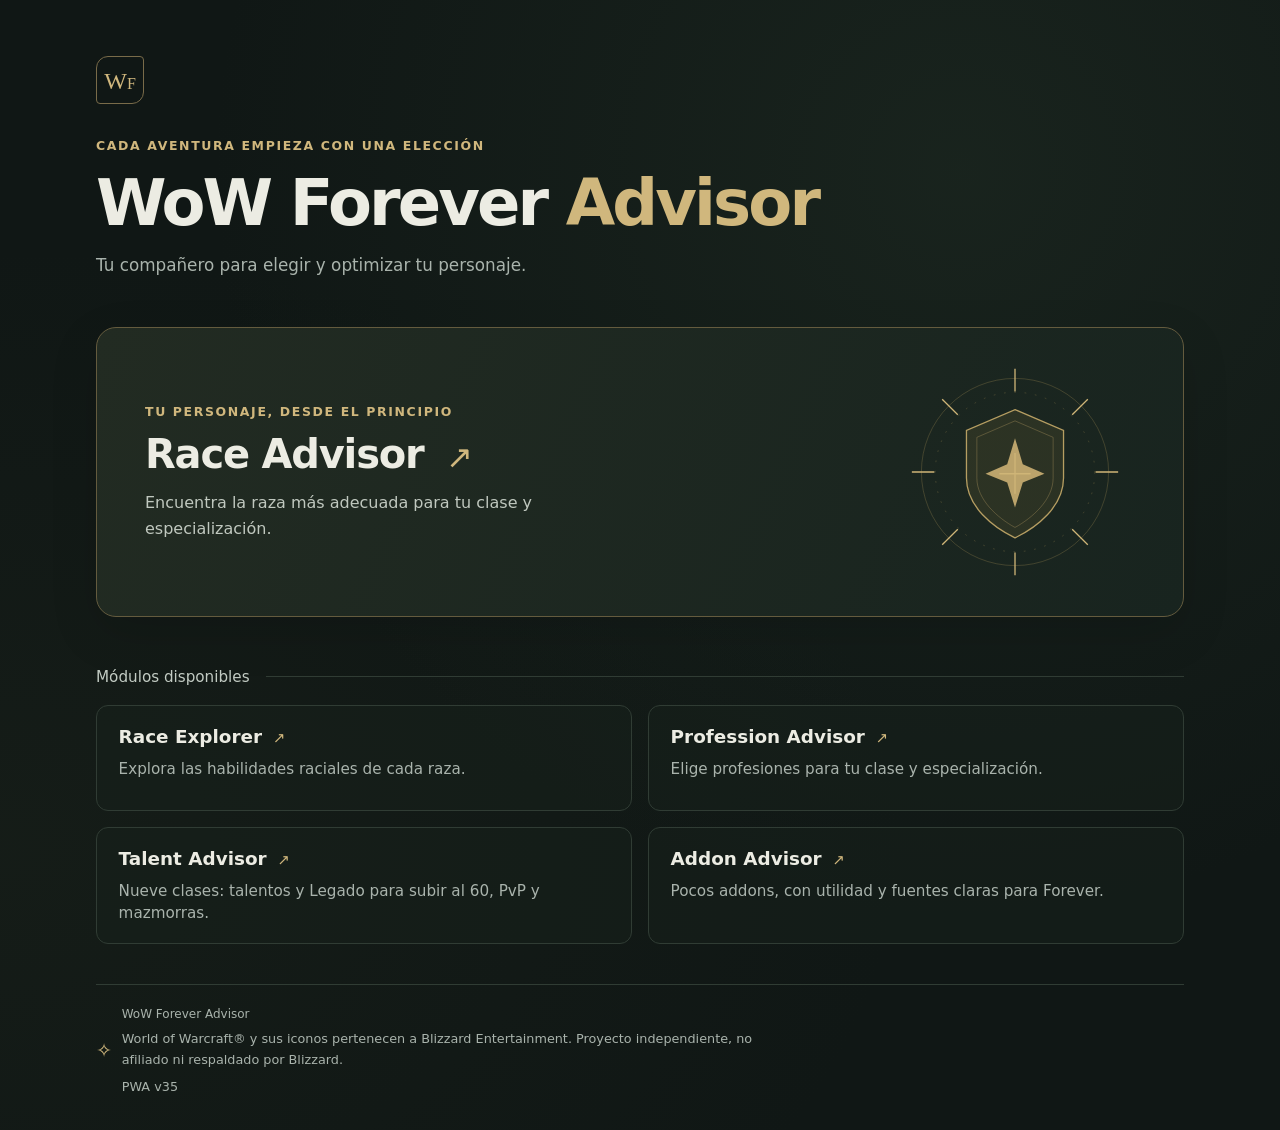
==== index.html @ f78d9691 "v36: jerarquía principal-alternativa, comparación y fichas de consulta" ====
<!doctype html>
<html lang="es">
  <head>
    <meta charset="utf-8">
    <meta name="viewport" content="width=device-width, initial-scale=1">
    <meta name="theme-color" content="#101715">
    <meta name="description" content="WoW Forever Advisor. Tu compañero para elegir y optimizar tu personaje.">
    <title>WoW Forever Advisor</title>
    <link rel="manifest" href="./manifest.webmanifest">
    <link rel="icon" type="image/png" sizes="192x192" href="./icons/icon-192.png">
    <link rel="apple-touch-icon" href="./icons/icon-192.png">
    <link rel="stylesheet" href="./styles.css">
    <script src="./icons/icon-map.js" defer></script>
    <script src="./addon-advisor.js" defer></script>
    <script src="./version.js" defer></script>
    <script src="./app.js" defer></script>
  </head>
  <body>
    <main class="page">
      <div id="home-view">
      <header class="intro">
        <span class="brand-mark" aria-hidden="true">W<span>F</span></span>
        <p class="eyebrow">Cada aventura empieza con una elección</p>
        <h1>WoW Forever <span>Advisor</span></h1>
        <p class="subtitle">Tu compañero para elegir y optimizar tu personaje.</p>
      </header>

      <a id="race-advisor" class="advisor-card" href="#race-advisor" aria-labelledby="race-title">
        <div class="advisor-content">
          <p class="eyebrow">Tu personaje, desde el principio</p>
          <h2 id="race-title">Race Advisor <span class="card-arrow" aria-hidden="true">↗</span></h2>
          <p class="description">Encuentra la raza más adecuada para tu clase y especialización.</p>
        </div>
        <div class="crest" aria-hidden="true">
          <svg viewBox="0 0 240 240" fill="none">
            <circle class="crest-ring" cx="120" cy="120" r="108"/>
            <circle class="crest-ring" cx="120" cy="120" r="92" stroke-dasharray="2 10"/>
            <path class="crest-rays" d="M120 1v26m0 186v26M1 120h26m186 0h26M36 36l18 18m132 132 18 18M36 204l18-18M186 54l18-18"/>
            <path class="crest-shield" d="m120 48 56 24v55c0 33-31 57-56 69-25-12-56-36-56-69V72z"/>
            <path class="crest-inner" d="m120 61 44 19v47c0 25-24 46-44 57-20-11-44-32-44-57V80z"/>
            <path class="crest-star" d="m120 81 9 30 25 11-25 10-9 29-9-29-25-10 25-11z"/>
            <path class="crest-rays" d="M120 98v47m-18-23h36"/>
          </svg>
        </div>
      </a>

      <section class="future" aria-labelledby="available-title">
        <div class="section-heading">
          <h2 id="available-title">Módulos disponibles</h2>
          <span class="heading-line" aria-hidden="true"></span>
        </div>
        <ul class="module-list available-modules">
          <li class="module-card">
            <a id="home-explore-racials" class="module-link" href="#raciales" aria-labelledby="home-module-01">
              <h3 id="home-module-01">Race Explorer <span class="card-arrow" aria-hidden="true">↗</span></h3>
              <p>Explora las habilidades raciales de cada raza.</p>
            </a>
          </li>
          <li class="module-card">
            <a id="profession-advisor" class="module-link" href="#profession-advisor" aria-labelledby="home-module-02">
              <h3 id="home-module-02">Profession Advisor <span class="card-arrow" aria-hidden="true">↗</span></h3>
              <p>Elige profesiones para tu clase y especialización.</p>
            </a>
          </li>
          <li class="module-card">
            <a id="talent-advisor" class="module-link" href="#talent-advisor" aria-labelledby="home-module-03">
              <h3 id="home-module-03">Talent Advisor <span class="card-arrow" aria-hidden="true">↗</span></h3>
              <p>Nueve clases: talentos y Legado para subir al 60, PvP y mazmorras.</p>
            </a>
          </li>
          <li class="module-card">
            <a id="addon-advisor" class="module-link" href="#addon-advisor" aria-labelledby="home-module-04">
              <h3 id="home-module-04">Addon Advisor <span class="card-arrow" aria-hidden="true">↗</span></h3>
              <p>Pocos addons, con utilidad y fuentes claras para Forever.</p>
            </a>
          </li>
        </ul>
      </section>

      </div>

      <section id="advisor-view" aria-labelledby="advisor-title" hidden>
        <a class="back-link" id="back-home" href="#inicio">← Volver al inicio</a>
        <header class="selector-intro">
          <h1 id="advisor-title" tabindex="-1">Race Advisor</h1>
          <p class="subtitle">Elige facción, clase y especialización para consultar tu ficha.</p>
          <a class="button-link" id="explore-racials" href="#raciales">Abrir Race Explorer →</a>
        </header>

        <form id="advisor-form" class="selector-card" aria-label="Selección de personaje" aria-busy="true">
          <div class="selector-fields">
            <div>
              <fieldset id="faction" class="option-group" data-value="" data-icon-kind="faccion" disabled>
                <legend>Facción</legend>
                <div class="option-buttons"></div>
                <p class="option-prompt field-note">Elige facción</p>
              </fieldset>
            </div>
            <div>
              <fieldset id="character-class" class="option-group" data-value="" data-icon-kind="clase" disabled>
                <legend>Clase</legend>
                <div class="option-buttons"></div>
                <p class="option-prompt field-note">Elige primero una facción</p>
              </fieldset>
            </div>
            <div>
              <fieldset id="specialization" class="option-group" data-value="" data-icon-kind="especializacion" disabled>
                <legend>Especialización</legend>
                <div class="option-buttons"></div>
                <p class="option-prompt field-note">Elige primero una clase</p>
              </fieldset>
            </div>
          </div>
          <p class="selection-status" id="selection-status" role="status">Cargando recomendaciones…</p>
          <div id="data-error" role="alert" hidden>
            <p>No se han podido cargar las fichas. Comprueba tu conexión e inténtalo de nuevo. Para consultarlas sin conexión, completa primero una visita con conexión.</p>
            <button id="retry-data" type="button">Reintentar</button>
          </div>
        </form>

        <section id="advisor-result" aria-labelledby="result-race" hidden>
          <header class="race-result-intro">
            <p class="result-combination" id="result-combination"></p>
            <p class="field-note">Orientación de beta para PvP masivo; sujeta a cambios.</p>
          </header>
          <div class="race-choices">
          <article id="primary-choice" class="result-card recommendation">
            <p class="eyebrow">Raza principal</p>
            <a id="primary-profile-link" href="#raciales" class="race-heading-link" aria-label="Consultar perfil racial principal">
              <div class="recommendation-heading">
                <img id="result-race-icon" alt="" width="64" height="64" hidden>
                <h2 id="result-race" data-field="razaRecomendada" tabindex="-1"></h2>
                <span class="race-heading-arrow" aria-hidden="true">↗</span>
              </div>
            </a>
            <p id="alternative-empty" class="race-no-alternative" hidden></p>
            <div class="race-reason-block">
              <h3 id="primary-reason-label">Por qué se recomienda</h3>
              <p id="primary-key-reason" class="race-key-message"></p>
              <p id="primary-analysis" class="race-analysis"></p>
            </div>
            <span data-field="explicacion" hidden></span>
            <span data-field="motivoPrincipal" hidden></span>
            <span data-field="prioridad" hidden></span>
          </article>
          <aside id="alternative-profile" class="result-card alternative-choice" aria-labelledby="alternative-name" hidden>
            <p class="eyebrow">Alternativa</p>
            <a id="alternative-race-link" href="#raciales" class="race-heading-link" aria-label="Consultar perfil racial alternativo">
              <div class="recommendation-heading">
                <img id="alternative-race-icon" alt="" width="40" height="40" hidden>
                <h3 id="alternative-name" data-field="alternativa"></h3>
                <span class="race-heading-arrow" aria-hidden="true">↗</span>
              </div>
            </a>
            <p id="alternative-scope" class="alternative-scope"></p>
            <p id="alternative-use" class="original-text"></p>
          </aside>
          </div>
          <section id="race-comparison" class="race-comparison" aria-labelledby="race-comparison-title" hidden>
            <header class="race-comparison-header">
              <h3 id="race-comparison-title">Principal frente a alternativa</h3>
              <p>Ventajas y límites raciales. La elección prioritaria considera tu especialización.</p>
            </header>
            <div class="race-comparison-grid">
              <article class="race-comparison-item">
                <h4 id="compare-primary-name"></h4>
                <p class="race-compare-label">A favor</p><p id="compare-primary-pro"></p>
                <p class="race-compare-label">A tener en cuenta</p><p id="compare-primary-con"></p>
              </article>
              <article class="race-comparison-item">
                <h4 id="compare-alternative-name"></h4>
                <p class="race-compare-label">A favor</p><p id="compare-alternative-pro"></p>
                <p class="race-compare-label">A tener en cuenta</p><p id="compare-alternative-con"></p>
              </article>
            </div>
          </section>
          <aside id="race-addons" class="result-card addon-context" hidden></aside>
          <section id="race-beta-updates" class="race-sources" aria-labelledby="race-sources-title" hidden>
            <h3 id="race-sources-title">Fuentes y cambios de beta</h3>
            <p class="field-note">Notas oficiales del 15/10/2026. No sustituyen una comparación de razas al nivel 60.</p>
            <h4 id="race-beta-recommended-label">Raza recomendada</h4>
            <ul id="race-beta-recommended-list"></ul>
            <div id="race-beta-alternative" hidden>
              <h4 id="race-beta-alternative-label">Alternativa</h4>
              <ul id="race-beta-alternative-list"></ul>
            </div>
            <p class="field-note"><a href="https://us.forums.blizzard.com/en/wow/t/wow-forever-beta-development-notes-%E2%80%93-updated-october-15/2360696/6" target="_blank" rel="noopener noreferrer">Fuente: notas de Blizzard</a></p>
            <ul id="race-extra-sources" class="talent-sources"></ul>
          </section>
        </section>
      </section>

      <section id="racial-view" aria-labelledby="racial-title" hidden>
        <a class="back-link" id="back-selector" href="#race-advisor">← Volver al selector principal</a>
        <header class="selector-intro">
          <h1 id="racial-title" tabindex="-1">Race Explorer</h1>
          <p class="subtitle">Selecciona una raza para consultar sus facultades.</p>
          <p id="racial-coverage-note" class="field-note">Cargando perfiles raciales…</p>
        </header>
        <div class="selector-card">
          <fieldset id="racial-race" class="option-group" data-value="" data-icon-kind="raza" disabled>
                <legend>Raza</legend>
                <div class="option-buttons"></div>
                <p class="option-prompt field-note">Elige raza</p>
              </fieldset>
          <p class="selection-status" id="racial-status" role="status">Cargando perfiles raciales…</p>
          <p id="skyborne-data-error" class="field-note" role="status" hidden>No se ha podido cargar Cielonato. Los ocho perfiles originales siguen disponibles.</p>
          <div id="racial-error" role="alert" hidden>
            <p>No se han podido cargar los perfiles raciales. Comprueba tu conexión e inténtalo de nuevo.</p>
            <button id="retry-racials" type="button">Reintentar</button>
          </div>
        </div>
        <section id="racial-result" aria-labelledby="racial-name" hidden>
          <p class="source-note">Perfil racial de beta, sujeto a cambios.</p>
          <article class="result-card recommendation">
            <h2 id="racial-name"></h2>
            <h3 hidden>Utilidad racial general</h3>
            <p class="rating" data-racial-field="escalaUtilidad" hidden></p>
            <p class="eyebrow">Papel en combate masivo</p>
            <h3>Uso principal</h3>
            <p class="racial-usage-lead" data-racial-field="usoPrincipal"></p>
            <p class="racial-ability"><span>Facultad destacada</span><strong id="racial-ability-name"></strong></p>
          </article>
          <div class="profile-grid">
            <article class="result-card"><h3>Fortalezas</h3><p class="original-text" data-racial-field="fortalezas"></p></article>
            <article class="result-card"><h3>Debilidades</h3><p class="original-text" data-racial-field="debilidades"></p></article>
          </div>
          <section id="racial-comments" class="result-card racial-comments">
            <h3>Cómo aprovechar esta raza</h3>
            <p class="original-text" data-racial-field="comentarios"></p>
          </section>
          <section class="result-card" aria-labelledby="racial-recommended-title">
            <h3 id="racial-recommended-title">Dónde se recomienda esta raza</h3>
            <ul id="racial-recommended" class="racial-matches"></ul>
            <p id="racial-no-recommended" class="field-note" hidden>Esta raza no figura como recomendación principal en las combinaciones actuales.</p>
          </section>
          <section class="result-card" aria-labelledby="racial-alternative-title">
            <h3 id="racial-alternative-title">Dónde aparece como alternativa</h3>
            <ul id="racial-alternative" class="racial-matches"></ul>
            <p id="racial-no-alternative" class="field-note" hidden>Esta raza no figura como alternativa en las combinaciones actuales.</p>
          </section>
          <details id="racial-beta-updates" class="result-card detail-disclosure" hidden>
            <summary>Fuentes y cambios de beta</summary>
            <ul id="racial-beta-list"></ul>
            <p class="field-note"><a href="https://us.forums.blizzard.com/en/wow/t/wow-forever-beta-development-notes-%E2%80%93-updated-october-15/2360696/6" target="_blank" rel="noopener noreferrer">Fuente: notas de Blizzard</a></p>
          </details>
        </section>
        <section id="skyborne-result" aria-labelledby="skyborne-title" hidden>
          <article class="result-card recommendation">
            <h2 id="skyborne-title">Cielonato</h2>
            <p class="eyebrow">Papel en combate masivo</p>
            <h3>Uso principal</h3>
            <p id="skyborne-use" class="racial-usage-lead">Movilidad situacional, celeridad y apoyo contra elementales.</p>
            <p class="racial-ability"><span>Facultades destacadas</span><strong>Wind Blessed · Walk on Air</strong></p>
            <fieldset id="skyborne-faction" class="option-group" data-value="" data-icon-kind="faccion" disabled>
              <legend>Variante de facción</legend>
              <div class="option-buttons"></div>
              <p class="option-prompt field-note">Elige una variante</p>
            </fieldset>
            <p id="skyborne-status" class="selection-status" role="status">Elige Alianza o Horda para consultar sus diferencias.</p>
          </article>
          <div class="profile-grid">
            <article class="result-card">
              <h3>Fortalezas</h3>
              <ul id="skyborne-common" class="talent-list"></ul>
              <section id="skyborne-variant" aria-labelledby="skyborne-variant-title" hidden>
                <h4 id="skyborne-variant-title"></h4>
                <h4 id="skyborne-ability-title"></h4>
                <p id="skyborne-ability"></p>
              </section>
            </article>
            <article class="result-card">
              <h3>Debilidades</h3>
              <p id="skyborne-limitation" class="original-text"></p>
            </article>
          </div>
          <section id="skyborne-comments" class="result-card racial-comments">
            <h3>Cómo aprovechar esta raza</h3>
            <p id="skyborne-criterion" class="original-text"></p>
            <h4>Clases</h4>
            <p id="skyborne-classes" class="original-text"></p>
          </section>
          <section class="result-card" aria-labelledby="skyborne-alternatives-title">
            <h3 id="skyborne-alternatives-title">Dónde aparece como alternativa</h3>
            <ul id="skyborne-alternatives" class="racial-matches"></ul>
            <p id="skyborne-no-alternatives" class="field-note" hidden>Las alternativas de Druida están pendientes de cargarse.</p>
          </section>
          <details id="skyborne-sources-panel" class="result-card detail-disclosure">
            <summary>Fuentes y revisiones</summary>
            <p id="skyborne-verification" class="field-note"></p>
            <p id="skyborne-wind-history" class="field-note"></p>
            <p id="skyborne-skysight-source" class="field-note"></p>
            <ul id="skyborne-sources" class="talent-sources"></ul>
          </details>
        </section>
      </section>

      <section id="profession-view" aria-labelledby="profession-title" hidden>
        <a class="back-link" id="profession-back-home" href="#inicio">← Volver al inicio</a>
        <header class="selector-intro">
          <h1 id="profession-title" tabindex="-1">Profession Advisor</h1>
          <p class="subtitle">Elige tu clase y especialización para consultar las profesiones.</p>
        </header>
        <div id="profession-selector" class="selector-card" aria-busy="true">
          <fieldset id="profession-class" class="option-group" data-value="" data-icon-kind="clase" disabled>
                <legend>Clase</legend>
                <div class="option-buttons"></div>
                <p class="option-prompt field-note">Elige clase</p>
              </fieldset>
          <fieldset id="profession-specializations" hidden>
            <legend>Especialización</legend>
            <div id="profession-buttons" class="specialization-buttons"></div>
          </fieldset>
          <p id="profession-status" class="selection-status" role="status">Cargando profesiones…</p>
          <div id="profession-error" role="alert" hidden>
            <p>No se han podido cargar las profesiones. Comprueba tu conexión e inténtalo de nuevo. Para consultarlas sin conexión, completa primero una visita con conexión.</p>
            <button id="retry-professions" type="button">Reintentar</button>
          </div>
        </div>
        <article id="profession-result" class="result-card recommendation" aria-labelledby="profession-combination" hidden>
          <p id="profession-editorial-note" class="source-note">Orientación provisional para progresión y PvP. No distingue raza ni facción.</p>
          <h2 id="profession-combination"></h2>
          <div class="profession-choices">
            <section class="profession-choice-main" id="profession-choice-main" aria-label="Profesiones recomendadas">
              <h3>Primera opción</h3>
              <p class="original-text" data-profession-field="principal"></p>
              <div class="profession-rationale">
                <h3>Por qué elegir esta opción</h3>
                <p id="profession-main-reason"></p>
              </div>
            </section>
            <section class="profession-choice-alternative" aria-label="Otras profesiones">
              <h3>Alternativa</h3>
              <p class="original-text" data-profession-field="alternativa"></p>
              <div class="profession-rationale">
                <h3>Cuándo elegir esta alternativa</h3>
                <p id="profession-alt-reason"></p>
              </div>
            </section>
          </div>
          <span data-profession-field="motivoPrincipal" hidden></span>
          <div class="profession-limitation">
            <h3>Qué debes tener en cuenta</h3>
            <p class="original-text" data-profession-field="limitacion"></p>
          </div>
          <aside id="profession-addons" class="addon-context" hidden></aside>
        </article>
      </section>


      <section id="talent-view" aria-labelledby="talent-title" hidden>
        <a class="back-link" id="talent-back-home" href="#inicio">← Volver al inicio</a>
        <header class="selector-intro">
          <h1 id="talent-title" tabindex="-1">Talent Advisor</h1>
          <p class="subtitle">Elige tu clase, especialización y objetivo para explorar los talentos y ventajas de Legado.</p>
                  </header>

        <div id="talent-selector" class="selector-card" aria-busy="true">
          <div class="selector-fields">
            <fieldset id="talent-class" class="option-group" data-value="" data-icon-kind="clase" disabled>
              <legend>Clase</legend>
              <div class="option-buttons"></div>
              <p class="option-prompt field-note">Cargando clases…</p>
            </fieldset>
            <fieldset id="talent-spec" class="option-group" data-value="" data-icon-kind="especializacion" data-icon-class="Guerrero" disabled>
              <legend>Especialización</legend>
              <div class="option-buttons"></div>
              <p class="option-prompt field-note">Elige primero la clase</p>
            </fieldset>
            <fieldset id="talent-goal" class="option-group talent-goals" data-value="" data-icon-kind="objetivo" disabled>
              <legend>Objetivo</legend>
              <div class="option-buttons"></div>
              <p class="option-prompt field-note">Elige primero una especialización</p>
            </fieldset>
          </div>
          <p id="talent-status" class="selection-status" role="status">Cargando fichas de talentos…</p>
          <div id="talent-error" role="alert" hidden>
            <p>No se han podido cargar las fichas de talentos. Comprueba tu conexión y vuelve a intentarlo. El uso offline requiere una primera visita con conexión.</p>
            <button id="retry-talents" type="button">Reintentar</button>
          </div>
        </div>

        <section id="talent-result" aria-labelledby="talent-result-title" hidden>
          <p id="talent-advice-warning" class="source-note"></p>
          <article class="result-card recommendation">
            <p class="eyebrow">Asesor de talentos · Beta</p>
            <div class="recommendation-heading">
              <img id="talent-spec-icon" alt="" width="44" height="44" hidden>
              <h2 id="talent-result-title"></h2>
            </div>
            <p id="talent-build-info" class="result-combination"></p>
            <p id="talent-overview" class="talent-overview"></p>
            <h3>Talentos de clase a estudiar</h3>
            <p class="field-note">Sin orden de compra ni puntos asignados.</p>
            <ul id="talent-priorities" class="talent-list"></ul>
            <h3>Por qué considerar estos talentos</h3>
            <p id="talent-reason" class="original-text"></p>
            <h3>Limitaciones</h3>
            <p id="talent-limitation" class="original-text"></p>
          </article>

          <article class="result-card">
            <h3>Legado para este objetivo</h3>
            <p id="talent-legacy-intro"></p>
            <ul id="talent-legacy-perks" class="talent-list"></ul>
            <h3>Requisitos y advertencias</h3>
            <p id="talent-legacy-warning" class="original-text"></p>
            <h3>Cómo empezar a conseguir puntos</h3>
            <p id="talent-legacy-tip"></p>
            <ul id="talent-legacy-points" class="talent-list"></ul>
          </article>

          <details class="result-card detail-disclosure">
            <summary>Otros progresos y aclaraciones</summary>
            <p id="talent-extra" class="original-text"></p>
            <p class="field-note">El Honor, los puntos de rango PvP, las profesiones y el entrenamiento de mascotas no son puntos de talento de clase.</p>
          </details>

          <aside id="talent-addons" class="result-card addon-context" hidden></aside>

          <details class="result-card detail-disclosure">
            <summary>Versión, documentación y fuentes</summary>
            <p id="talent-version" class="original-text"></p>
            <p id="talent-source-note" class="field-note"></p>
            <ul id="talent-sources" class="talent-sources"></ul>
            <details id="talent-original-detail" class="detail-disclosure">
              <summary>Consultar textos editoriales originales</summary>
              <h3>Advertencia editorial de origen</h3>
              <p id="talent-original-notice" class="original-text"></p>
              <h3>Limitación de origen</h3>
              <p id="talent-original-limitation" class="original-text"></p>
            </details>
          </details>
        </section>
      </section>

      <section id="addon-view" aria-labelledby="addon-title" hidden>
        <a class="back-link" href="#inicio">← Volver al inicio</a>
        <header class="selector-intro">
          <h1 id="addon-title" tabindex="-1">Addon Advisor</h1>
          <p class="subtitle">Addons útiles según tus necesidades, sin instalaciones obligatorias.</p>
          <p class="field-note">Catálogo orientativo para el cliente Forever 1.60.x.</p>
        </header>
        <div id="addon-controls" class="selector-card" aria-busy="false">
          <p>Comprueba el archivo específico para Forever 1.60.x: «publicado» no significa probado. Un addon pendiente de verificar no es una recomendación de instalación.</p>
          <details class="detail-disclosure addon-guidance">
            <summary>Compatibilidad y consulta sin conexión</summary>
            <p class="field-note">Una versión para Retail o Classic no acredita compatibilidad con Forever. Las descargas requieren conexión; el catálogo funciona offline después de la primera visita con conexión.</p>
          </details>
          <fieldset class="option-group">
            <legend>Filtrar por utilidad</legend>
            <div id="addon-filters" class="specialization-buttons"></div>
          </fieldset>
          <p id="addon-status" class="selection-status" role="status"></p>
          <div id="addon-error" role="alert" hidden>
            <p>No se ha podido cargar el catálogo. Comprueba tu conexión o vuelve a intentarlo.</p>
            <button id="retry-addons" type="button">Reintentar</button>
          </div>
        </div>
        <div id="addon-results"></div>
      </section>

      <footer>
        <span aria-hidden="true">✧</span>
        <div>
          <p>WoW Forever Advisor</p>
          <p class="attribution">World of Warcraft® y sus iconos pertenecen a Blizzard Entertainment. Proyecto independiente, no afiliado ni respaldado por Blizzard.</p>
          <p id="pwa-version" class="attribution" aria-label="Versión de la PWA"></p>
        </div>
      </footer>
    </main>
  </body>
</html>
---- styles.css ----
:root {
  color-scheme: dark;
  --background: #101715;
  --text: #ecece3;
  --muted: #a9b3ac;
  --gold: #d0b77d;
  --border: #303c34;
  font-family: "Segoe UI", system-ui, sans-serif;
  line-height: 1.6;
  background: var(--background);
  color: var(--text);
}

* { box-sizing: border-box; }
[hidden] { display: none !important; }
/* Los avisos de selección siguen accesibles a lectores de pantalla, sin repetir lo visible. */
.visually-hidden {
  position: absolute !important;
  width: 1px !important;
  height: 1px !important;
  padding: 0 !important;
  margin: -1px !important;
  overflow: hidden !important;
  clip-path: inset(50%) !important;
  white-space: nowrap !important;
  border: 0 !important;
}

body {
  margin: 0;
  min-width: 0;
  background:
    radial-gradient(ellipse at 75% 15%, #26362a66, transparent 55%),
    radial-gradient(ellipse at 0% 75%, #29312233, transparent 50%);
}

.page {
  width: min(100% - 2.5rem, 68rem);
  margin-inline: auto;
  padding-block: 2.5rem 1.5rem;
}

h1, h2, h3, p { margin: 0; }

.intro { margin-bottom: 2.5rem; }

.brand-mark {
  display: inline-flex;
  align-items: baseline;
  justify-content: center;
  width: 3rem;
  height: 3rem;
  margin-bottom: 2rem;
  border: 1px solid #796b49;
  border-radius: 0.75rem 0.25rem;
  color: var(--gold);
  font: 1.5rem/3rem Georgia, serif;
}

.brand-mark span { font-size: 1rem; }

.eyebrow {
  color: var(--gold);
  font-size: 0.7rem;
  font-weight: 600;
  letter-spacing: 0.13em;
  text-transform: uppercase;
}

h1 {
  margin-block: 0.75rem;
  font-size: clamp(2.25rem, 6vw, 4rem);
  font-weight: 650;
  letter-spacing: -0.045em;
  line-height: 1.12;
}

h1 span { color: var(--gold); }

.subtitle { color: var(--muted); font-size: 1.05rem; }

.advisor-card {
  display: flex;
  color: var(--text);
  text-decoration: none;
  cursor: pointer;
  transition: border-color 150ms ease, background 150ms ease;
  flex-direction: column-reverse;
  gap: 1.75rem;
  padding: 1.5rem;
  border: 1px solid #645b3e;
  border-radius: 1.25rem;
  background: linear-gradient(115deg, #222b22, #18241f);
  box-shadow: 0 16px 48px #00000020;
}

.advisor-card:hover, .advisor-card:focus-visible { border-color: var(--gold); }
.advisor-card:hover h2, .module-link:hover h3 { text-decoration: underline; text-decoration-color: var(--gold); text-underline-offset: 0.2em; }
.advisor-card:focus-visible { outline: 3px solid var(--gold); outline-offset: 4px; }
.advisor-card:active { background: #2a3527; }
.advisor-content { min-width: 0; }
.card-arrow { color: var(--gold); font-size: 0.8em; font-weight: 400; margin-inline-start: 0.3em; }

.advisor-card h2 {
  margin-block: 0.5rem 0.75rem;
  font-size: clamp(1.9rem, 4vw, 2.5rem);
  font-weight: 600;
  letter-spacing: -0.03em;
  line-height: 1.2;
}

.description { max-width: 29rem; color: #c0c8bf; }

button, .button-link {
  display: inline-flex;
  align-items: center;
  justify-content: space-between;
  gap: 1.25rem;
  max-width: 100%;
  min-height: 3rem;
  margin-top: 1.75rem;
  padding: 0.75rem 1.1rem;
  border: 1px solid #807453;
  border-radius: 0.5rem;
  background: #393d2d;
  color: #d0c7ad;
  font: 600 0.9rem/1.5 "Segoe UI", system-ui, sans-serif;
}

button:disabled { cursor: not-allowed; opacity: 1; }
button:not(:disabled) { cursor: pointer; border-color: var(--gold); }
button:not(:disabled):hover, .button-link:hover { background: #484b35; }
button:focus-visible, .button-link:focus-visible { outline: 3px solid var(--gold); outline-offset: 4px; }
button svg { width: 1.1rem; flex-shrink: 0; stroke: currentColor; stroke-width: 1.5; }

.availability {
  margin-top: 0.75rem;
  color: var(--muted);
  font-size: 0.75rem;
}

.availability span {
  display: inline-block;
  width: 0.35rem;
  height: 0.35rem;
  margin-right: 0.45rem;
  border-radius: 50%;
  background: var(--gold);
  vertical-align: middle;
}

.crest { width: 5.5rem; flex-shrink: 0; }
.crest svg { display: block; width: 100%; }
.crest-ring { stroke: #b69c594d; }
.crest-rays { stroke: #cfb577; stroke-width: 1.5; }
.crest-shield { fill: #a58e4420; stroke: #b69e62; stroke-width: 1.5; }
.crest-inner { stroke: #b69e6266; }
.crest-star { fill: #bba36b; }

.future { margin-top: 2.5rem; }
.section-heading { display: flex; align-items: center; gap: 1rem; margin-bottom: 1rem; }
.section-heading h2 { font-size: 0.95rem; font-weight: 500; color: #c2cbc3; }
.heading-line { height: 1px; flex: 1; background: var(--border); }

.module-list {
  display: grid;
  gap: 0.75rem;
  margin: 0;
  padding: 0;
  list-style: none;
}

.module-card {
  min-width: 0;
  border: 1px solid var(--border);
  border-radius: 0.75rem;
  background: #18211b88;
  transition: border-color 150ms ease, background 150ms ease;
}
.module-link {
  display: block;
  min-height: 6.5rem;
  height: 100%;
  padding: 1rem 1.15rem;
  border-radius: 0.7rem;
  color: var(--text);
  text-decoration: none;
  cursor: pointer;
}
.module-card:hover, .module-card:focus-within { border-color: var(--gold); background: #222d24; }
.module-card:active { background: #2a3527; }
.module-link:focus-visible { outline: 3px solid var(--gold); outline-offset: 3px; }
.module-link h3 { display: inline-block; }

.module-card h3 { font-size: 1.15rem; font-weight: 600; line-height: 1.35; }
.module-card p { margin-top: 0.45rem; color: var(--muted); font-size: 0.95rem; line-height: 1.45; }

footer {
  display: flex;
  align-items: center;
  gap: 0.6rem;
  margin-top: 2.5rem;
  padding-top: 1.25rem;
  border-top: 1px solid var(--border);
  color: var(--muted);
  font-size: 0.75rem;
}

footer span { color: var(--gold); font-size: 1.2rem; }

.back-link { display: inline-block; padding-block: 0.75rem; color: var(--gold); text-underline-offset: 0.25rem; }
.back-link:focus-visible { outline: 3px solid var(--gold); outline-offset: 4px; }
.selector-intro { margin-block: 1rem 2rem; }
.selector-intro h1 { font-size: clamp(2rem, 5vw, 3rem); }
#advisor-title:focus, #racial-title:focus { outline: none; }
.selector-card, .result-card { padding: 1.5rem; border: 1px solid var(--border); border-radius: 0.75rem; background: #18211b; }
.selector-fields { display: grid; gap: 1.25rem; }
.selector-fields > div { min-width: 0; }
label { display: block; margin-bottom: 0.5rem; font-weight: 600; }
.selection-status, .field-note, .source-note { margin-top: 1rem; color: var(--muted); font-size: 0.9rem; }
#data-error { margin-top: 1rem; padding-top: 1rem; border-top: 1px solid var(--border); color: #edc8a8; }
#data-error button { margin-top: 1rem; }
#advisor-result { margin-top: 1.5rem; }
.result-card { margin-top: 1rem; overflow-wrap: anywhere; }
.recommendation { border-color: #645b3e; }
.recommendation h2 { margin-block: 0.5rem; color: var(--gold); font-size: 2rem; line-height: 1.2; }
.recommendation-heading { display: flex; align-items: center; gap: 0.75rem; min-width: 0; }
.recommendation-heading img { width: 2.75rem; height: 2.75rem; flex: none; object-fit: cover; border: 1px solid #a78e5c; border-radius: 0.35rem; }
.recommendation-heading img[hidden] { display: none; }
.result-combination { color: var(--muted); }
.rating { color: var(--gold); letter-spacing: 0.04em; }
.result-card h3 { margin-block: 1.5rem 0.6rem; font-size: 1.05rem; font-weight: 600; }
.result-card > h3:first-child { margin-top: 0; }
.original-text { white-space: pre-wrap; }
.profile-grid { display: grid; gap: 0 1rem; }
.source-note { border-left: 2px solid #796b49; padding-left: 1rem; }
.detail-disclosure summary {
  cursor: pointer;
  color: var(--gold);
  font-weight: 600;
  min-height: 2.75rem;
  padding-block: 0.6rem;
}
.detail-disclosure summary:focus-visible { outline: 3px solid var(--gold); outline-offset: 3px; border-radius: 0.25rem; }
.detail-disclosure[open] summary { margin-bottom: 0.75rem; }
.detail-disclosure h3:first-of-type { margin-top: 0.75rem; }
.detail-disclosure .original-text { margin-top: 0.5rem; }

@media (min-width: 48rem) {
  .page { padding-block: 3.5rem 2rem; }
  .intro { margin-bottom: 3rem; }
  .advisor-card { flex-direction: row; align-items: center; justify-content: space-between; padding: 2.5rem 3rem; }
  .crest { width: 13rem; margin-inline: 1rem; }
  .module-list { grid-template-columns: repeat(2, minmax(0, 1fr)); gap: 1rem; }
  .module-link { padding: 1.2rem 1.35rem; }
  .future { margin-top: 3rem; }
  .profile-grid { grid-template-columns: repeat(2, minmax(0, 1fr)); }
  .selector-card, .result-card { padding: 2rem; }
}

#profession-title:focus { outline: none; }
#profession-specializations { margin: 1.5rem 0 0; padding: 0; border: 0; min-width: 0; }
#profession-specializations legend { margin-bottom: 0.5rem; font-weight: 600; }
.specialization-buttons { display: flex; flex-wrap: wrap; gap: 0.75rem; }
.specialization-buttons button { flex: 1 1 8rem; justify-content: center; margin-top: 0; }
.specialization-buttons button[aria-pressed="true"] { background: var(--gold); color: var(--background); }

#alternative-profile .field-note { margin-top: 0.5rem; }
#alternative-use { font-size: 1rem; }

.option-group { min-width: 0; margin: 0; padding: 0; border: 0; }
.option-group legend { margin-bottom: 0.5rem; font-weight: 600; }
.option-buttons { display: grid; grid-template-columns: repeat(auto-fit, minmax(min(100%, 8rem), 1fr)); gap: 0.75rem; }
.option-buttons button { min-width: 0; width: 100%; min-height: 3rem; margin: 0; justify-content: center; }
.option-label { overflow-wrap: anywhere; }
.option-buttons button[aria-pressed="true"] { background: var(--gold); color: var(--background); }
.option-prompt:empty { display: none; }

.button-link { text-decoration: none; justify-content: center; cursor: pointer; border-color: var(--gold); }
@media (min-width: 40rem) {
  .available-modules { grid-template-columns: repeat(2, minmax(0, 1fr)); }
}

/* Fase 7.2: iconos auténticos sin perder los nombres de los selectores. */
.option-buttons button {
  flex-direction: column;
  gap: 0.4rem;
  min-height: 5.4rem;
  padding: 0.65rem 0.35rem;
}
.option-icon {
  display: block;
  width: 2.5rem;
  height: 2.5rem;
  flex: none;
  object-fit: cover;
  border: 1px solid #a78e5c;
  border-radius: 0.3rem;
}
.option-label {
  text-align: center;
  line-height: 1.3;
}
.specialization-buttons button {
  gap: 0.6rem;
  min-height: 3.8rem;
}
.specialization-buttons .option-icon {
  width: 2rem;
  height: 2rem;
}
.attribution {
  max-width: 40rem;
  margin-top: 0.3rem;
  color: var(--muted);
  font-size: 0.7rem;
}

@media (max-width: 40rem) {
  .option-buttons {
    grid-template-columns: repeat(3, minmax(0, 1fr));
    gap: 0.5rem;
  }
  #faction .option-buttons { grid-template-columns: repeat(2, minmax(0, 1fr)); }
  .option-buttons .option-label { font-size: 0.83rem; }
}

/* Talent Advisor: ficha de lectura, sin calculadora ni árbol interactivo. */
.talent-overview { margin-top: 1rem; color: var(--text); font-size: 1rem; }
.talent-list, .talent-sources { padding-left: 1.3rem; margin: 0.75rem 0 0; }
.talent-list li, .talent-sources li { padding-left: 0.2rem; margin: 0.35rem 0; }
.talent-sources a { color: var(--gold); text-underline-offset: 0.2rem; overflow-wrap: anywhere; }
.talent-sources a:focus-visible { outline: 3px solid var(--gold); outline-offset: 3px; }
#talent-class .option-buttons { grid-template-columns: repeat(3, minmax(0, 1fr)); }
.talent-goals .option-buttons { grid-template-columns: repeat(3, minmax(0, 1fr)); }
.talent-goals .option-buttons button {
  min-height: 3.4rem;
  gap: 0.2rem;
  padding: 0.7rem 0.4rem;
}
#talent-title:focus { outline: none; }


/* F01: conservar palabras completas en los selectores de Talent y Profession. */
#talent-view .option-label,
#profession-view .option-label { overflow-wrap: normal; word-break: normal; hyphens: none; }

/* Addon Advisor: conserva las tarjetas y la paleta compartidas. */
.addon-state { color: var(--gold); margin-top: 1rem; font-weight: 600; }
.addon-context { border-top: 1px solid var(--gold); margin-top: 1.5rem; }
.addon-context p { margin: 0.65rem 0; }
.addon-context a { color: var(--gold); text-underline-offset: 0.2rem; }
#addon-filters { margin-top: 0.5rem; }
#addon-filters button { flex: 0 1 auto; min-height: 2.75rem; }
#addon-title:focus { outline: none; }
#addon-results a { color: var(--gold); overflow-wrap: anywhere; text-underline-offset: 0.2rem; }
.addon-details { margin-top: 1rem; }
.addon-details summary { cursor: pointer; min-height: 2.75rem; padding-block: 0.6rem; }
.addon-details p { margin-top: 0.75rem; }


/* v25: rejillas compactas y simétricas para selectores con iconos.
   No afecta a facciones, especializaciones ni filtros de addons. */
#character-class .option-buttons,
#profession-class .option-buttons,
#talent-class .option-buttons {
  grid-template-columns: repeat(3, minmax(0, 1fr));
  max-width: 38rem;
  margin-inline: auto;
}
#racial-race .option-buttons {
  grid-template-columns: repeat(4, minmax(0, 1fr));
  max-width: 44rem;
  margin-inline: auto;
}
/* v26: nueve razas en 3 × 3, conservando la rejilla de ocho si falla la capa adicional. */
#racial-race .option-buttons:has(> button:nth-child(9)) {
  grid-template-columns: repeat(3, minmax(0, 1fr));
  max-width: 38rem;
}
@media (max-width: 25rem) {
  #talent-view .option-buttons,
  #profession-view .option-buttons { grid-template-columns: repeat(2, minmax(0, 1fr)); }
}
@media (max-width: 40rem) {
  #racial-race .option-buttons {
    grid-template-columns: repeat(2, minmax(0, 1fr));
  }
  #racial-race .option-buttons:has(> button:nth-child(9)) {
    grid-template-columns: repeat(3, minmax(0, 1fr));
  }
}

/* Mantiene los nombres alineados aunque Cielonato aún no tenga icono verificado. */
#racial-race .option-label { margin-top: auto; }
#skyborne-faction { margin-top: 1.5rem; }

/* v32: la recomendación especializada domina; el perfil general es secundario. */
.race-result-intro { margin-block: 1.75rem 1rem; }
.race-result-intro .result-combination { color: var(--text); font-weight: 600; }
.race-result-intro .field-note { margin-top: 0.25rem; }
.race-choices { display: grid; gap: 1rem; align-items: start; }
.race-choices > .result-card { margin: 0; min-width: 0; padding: 1.35rem; }
#primary-choice { background: linear-gradient(135deg, #25352b, #19271f); border-color: #9c8657; }
#primary-choice .recommendation-heading { margin-block: 0.9rem 1.1rem; }
#primary-choice .recommendation-heading img { width: 4rem; height: 4rem; }
#primary-choice h2 { font-size: clamp(1.75rem, 3.5vw, 2.3rem); margin: 0; }
#primary-choice h3 { color: #cbd5cb; font-size: 0.95rem; margin: 0 0 0.5rem; }
.race-explanation { margin-top: 1rem; max-width: 66ch; color: #d1d9d1; line-height: 1.85; }
#primary-choice #primary-reason-label { margin-top: 1.35rem; }
.alternative-choice { background: #17231e; border-color: #526255; }
.alternative-choice .eyebrow { color: #b9c7bc; }
.alternative-choice .recommendation-heading { margin-block: 0.85rem; }
.alternative-choice .recommendation-heading img { width: 2.5rem; height: 2.5rem; }
.alternative-choice h3 { margin: 0; font-size: 1.3rem; line-height: 1.3; }
.alternative-scope { color: #bdcdbf; font-size: 0.83rem; font-weight: 600; line-height: 1.45; margin-bottom: 0.4rem; }
.alternative-choice #alternative-use { line-height: 1.65; }
/* Ficha enfocada: los perfiles completos se consultan sin duplicarlos en Explorer. */
.race-profile-navigation { margin-top: 1.1rem; }
.race-profile-link { display: inline-block; color: var(--gold); line-height: 1.6; text-underline-offset: 0.22rem; }
.race-profile-link:focus-visible { outline: 3px solid var(--gold); outline-offset: 3px; border-radius: 0.25rem; }
#alternative-race-link { margin-top: 1rem; font-size: 0.9rem; }
.race-sources { margin-top: 1.65rem; padding: 0.25rem 0; color: var(--muted); }
.race-sources > h3 { margin-bottom: 0.6rem; color: var(--text); font-size: 1.05rem; }
.race-sources h4 { margin: 1rem 0 0.35rem; color: var(--text); font-size: 0.95rem; }
.race-sources > .field-note { margin-top: 0.5rem; }
.race-sources a { color: var(--gold); text-underline-offset: 0.2rem; }
#skyborne-variant { margin-top: 1.3rem; }
#skyborne-variant h4 { margin: 0.75rem 0 0.25rem; font-size: 0.95rem; color: var(--text); }
#skyborne-variant p { line-height: 1.7; }
#skyborne-result .profile-grid > .result-card { min-width: 0; }
#skyborne-result #skyborne-faction { margin-top: 1.4rem; }
#skyborne-comments .field-note { margin-top: 0.6rem; }
#advisor-result .detail-disclosure > summary { color: #c6d1c7; }
.race-no-alternative { display: inline-block; padding: 0.45rem 0.7rem; margin: -0.55rem 0 1.1rem; background: #1e2d23; border: 1px solid #4c6250; border-radius: 0.45rem; color: #d1d9d1; font-size: 0.87rem; line-height: 1.5; }
.racial-matches { display: grid; gap: 1rem; padding: 0; margin: 0.9rem 0 0; list-style: none; }
.racial-match-group h4 { margin: 0 0 0.4rem; border-bottom: 1px solid #3c4e40; padding-bottom: 0.35rem; color: #cbd5cb; font-size: 0.87rem; }
.racial-match-links { list-style: none; padding: 0; margin: 0; display: grid; gap: 0.3rem; }
.racial-match-links li { min-width: 0; }
.racial-match-links .back-link { padding-block: 0.35rem; line-height: 1.45; }
@media (min-width: 48rem) {
  .racial-match-links { grid-template-columns: repeat(2, minmax(0, 1fr)); column-gap: 1rem; }
}
.profession-choices { display: grid; gap: 0.85rem; margin-top: 1.25rem; align-items: start; }
.profession-choice-main, .profession-choice-alternative { min-width: 0; padding: 1rem; border: 1px solid #48594c; border-radius: 0.65rem; }
.profession-choice-main { background: #243328; border-color: #9c8657; }
.profession-choice-alternative { background: #17231e; }
.profession-choices h3:first-child { margin-top: 0; }
.profession-choices h3 { margin-block: 0.85rem 0.4rem; }
.profession-choices p { line-height: 1.65; }
.profession-limitation { margin-top: 1.15rem; }
.profession-limitation h3 { margin-top: 0; }
.addon-guidance { margin-block: 0.4rem 1rem; }
.addon-guidance .field-note { margin-top: 0; }
@media (min-width: 48rem) {
  .profession-choices { grid-template-columns: minmax(0, 1.85fr) minmax(0, 1fr); }
}
.eyebrow { font-size: 0.78rem; }
.attribution { font-size: 0.8rem; }
#pwa-version { margin-top: 0.45rem; }
#race-addons { background: none; border: 0; border-radius: 0; padding: 1.25rem 0 0; }
#race-addons h3 { font-size: 0.95rem; color: #c6d1c7; }
#advisor-result { scroll-margin-top: 1.25rem; }
/* F02: evitar una columna de comparación demasiado estrecha en tablet. */
@media (min-width: 48rem) {
  .race-choices > .result-card { padding: 1.75rem; }
}
@media (min-width: 60rem) {
  .race-choices:has(> .alternative-choice:not([hidden])) {
    grid-template-columns: minmax(0, 1.85fr) minmax(0, 1fr);
  }
}
@media (max-width: 40rem) {
  .option-buttons .option-label { font-size: 0.9rem; }
  #character-class button { padding-inline: 0.2rem; }
  #character-class .option-label { font-size: 0.875rem; white-space: nowrap; }
  #advisor-result .recommendation-heading { flex-wrap: wrap; }
}
@media (max-width: 22.5rem) {
  .page { width: calc(100% - 1.5rem); }
  #advisor-form { padding: 0.75rem; }
}
@media (max-width: 30rem) {
  #specialization .option-buttons { grid-template-columns: 1fr; }
  #specialization button { flex-direction: row; justify-content: flex-start; gap: 0.75rem; min-height: 3.5rem; padding: 0.5rem 0.75rem; }
  #specialization .option-icon { width: 2rem; height: 2rem; }
}

/* F06–F07: mejor aprovechamiento del ancho móvil sin cambiar la paleta. */
@media (max-width: 40rem) {
  #profession-result { padding: 1rem; }
  #profession-result .profession-choice-main,
  #profession-result .profession-choice-alternative { padding: 0.875rem; }
  #profession-addons .addon-details { margin-top: 0.5rem; }
  #profession-addons .addon-details summary { color: var(--gold); font-weight: 600; }
  #addon-filters {
    display: grid;
    grid-template-columns: repeat(2, minmax(0, 1fr));
    gap: 0.5rem;
  }
  #addon-filters button {
    width: 100%;
    min-width: 0;
    min-height: 2.75rem;
    margin: 0;
    padding: 0.5rem 0.4rem;
    justify-content: center;
    text-align: center;
    font-size: 0.875rem;
    overflow-wrap: normal;
    word-break: normal;
  }
}
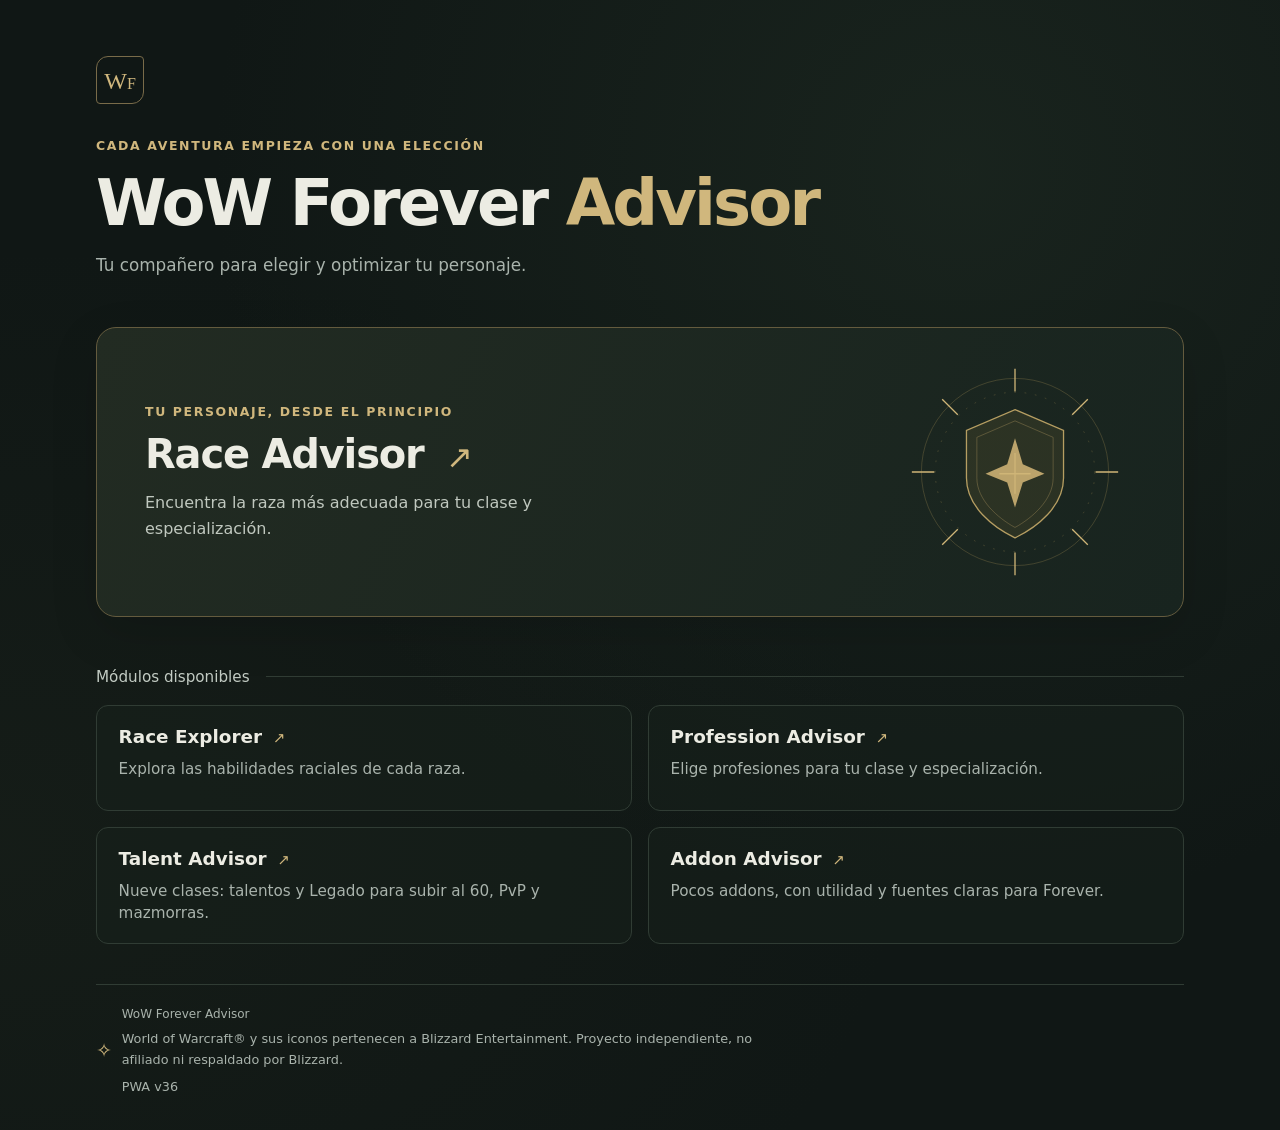
==== commit f2b967c3: "Refinar etiqueta de alternativa y organizar resumen racial y conclusión" ====
--- a/index.html
+++ b/index.html
@@ -144,7 +144,7 @@
             <span data-field="prioridad" hidden></span>
           </article>
           <aside id="alternative-profile" class="result-card alternative-choice" aria-labelledby="alternative-name" hidden>
-            <p class="eyebrow">Alternativa</p>
+            <p class="eyebrow">Raza alternativa</p>
             <a id="alternative-race-link" href="#raciales" class="race-heading-link" aria-label="Consultar perfil racial alternativo">
               <div class="recommendation-heading">
                 <img id="alternative-race-icon" alt="" width="40" height="40" hidden>
@@ -152,8 +152,11 @@
                 <span class="race-heading-arrow" aria-hidden="true">↗</span>
               </div>
             </a>
-            <p id="alternative-scope" class="alternative-scope"></p>
-            <p id="alternative-use" class="original-text"></p>
+            <div class="alternative-racial-summary">
+              <p id="alternative-scope" class="alternative-scope"></p>
+              <p class="alternative-ability"><span>Habilidad racial</span><strong id="alternative-ability-name"></strong></p>
+              <p id="alternative-use" class="original-text"></p>
+            </div>
           </aside>
           </div>
           <section id="race-comparison" class="race-comparison" aria-labelledby="race-comparison-title" hidden>
@@ -172,6 +175,10 @@
                 <p class="race-compare-label">A favor</p><p id="compare-alternative-pro"></p>
                 <p class="race-compare-label">A tener en cuenta</p><p id="compare-alternative-con"></p>
               </article>
+            </div>
+            <div class="race-comparison-conclusion">
+              <h4 id="race-comparison-conclusion-title">Conclusión para esta especialización</h4>
+              <div id="race-comparison-conclusion-text" class="race-conclusion-paragraphs"></div>
             </div>
           </section>
           <aside id="race-addons" class="result-card addon-context" hidden></aside>
--- a/styles.css
+++ b/styles.css
@@ -467,7 +467,7 @@
 }
 @media (min-width: 60rem) {
   .race-choices:has(> .alternative-choice:not([hidden])) {
-    grid-template-columns: minmax(0, 1.85fr) minmax(0, 1fr);
+    grid-template-columns: minmax(0, 2fr) minmax(0, 1fr);
   }
 }
 @media (max-width: 40rem) {
@@ -511,3 +511,93 @@
     word-break: normal;
   }
 }
+
+/* v36 · Jerarquía racial. Dos tarjetas breves y una comparación independiente. */
+.race-heading-link {
+  display: block;
+  width: fit-content;
+  max-width: 100%;
+  padding: 0.2rem 0.35rem;
+  margin: -0.2rem -0.35rem;
+  border-radius: 0.45rem;
+  color: inherit;
+  text-decoration: none;
+}
+.race-heading-link:hover { background: #d0b77d13; }
+.race-heading-link:hover h2, .race-heading-link:hover h3 {
+  text-decoration: underline;
+  text-decoration-color: var(--gold);
+  text-underline-offset: 0.22em;
+}
+.race-heading-link:focus-visible { outline: 3px solid var(--gold); outline-offset: 4px; }
+.race-heading-arrow { color: var(--gold); font-size: 1.15rem; font-weight: 500; }
+#primary-choice .race-reason-block { margin-top: 1.8rem; }
+#primary-choice .race-reason-block h3 {
+  margin: 0 0 0.65rem;
+  color: var(--gold);
+  font-size: 0.9rem;
+}
+.race-key-message { font-size: 1.06rem; line-height: 1.55; font-weight: 600; color: #f4eedb; }
+.race-analysis { margin-top: 1.1rem; max-width: 61ch; line-height: 1.85; font-size: 0.98rem; color: #dae2d9; }
+#alternative-profile .recommendation-heading { margin-bottom: 1.2rem; }
+#alternative-profile #alternative-use { margin-top: 0.8rem; line-height: 1.8; font-size: 0.98rem; }
+.race-comparison {
+  margin-top: 1.5rem;
+  padding: clamp(1.2rem, 3vw, 1.85rem);
+  border: 1px solid #4e6050;
+  border-radius: 0.8rem;
+  background: #1a2820;
+}
+.race-comparison-header h3 { color: var(--gold); font-size: 1.25rem; line-height: 1.3; }
+.race-comparison-header p { margin-top: 0.5rem; color: var(--muted); font-size: 0.92rem; }
+.race-comparison-grid { display: grid; gap: 0.85rem; margin-top: 1.3rem; }
+.race-comparison-item {
+  min-width: 0;
+  padding: 1.1rem;
+  border-radius: 0.55rem;
+  background: #233429;
+}
+.race-comparison-item + .race-comparison-item { background: #1b2923; }
+.race-comparison-item h4 { font-size: 1.1rem; color: #e6dbba; }
+.race-compare-label {
+  margin-top: 0.95rem;
+  margin-bottom: 0.3rem;
+  font-size: 0.8rem;
+  font-weight: 700;
+  letter-spacing: 0.025em;
+  color: var(--gold);
+}
+.race-comparison-item p:not(.race-compare-label) { line-height: 1.65; color: #d9e0d5; font-size: 0.93rem; }
+.racial-usage-lead { margin-top: 0.5rem; font-size: 1.14rem; font-weight: 550; line-height: 1.7; color: #f0e8d3; }
+.racial-ability { display: flex; flex-wrap: wrap; gap: 0.35rem 0.8rem; align-items: baseline; margin-top: 1.2rem; font-size: 0.92rem; }
+.racial-ability span { color: var(--muted); }
+.racial-ability strong { color: var(--gold); }
+.racial-comments { margin-top: 1rem; }
+.racial-comments h3 { margin-top: 0; color: var(--gold); }
+.racial-comments p { margin-top: 0.7rem; line-height: 1.75; }
+#skyborne-comments h4 { margin: 1.1rem 0 0.3rem; color: var(--text); font-size: 0.95rem; }
+.profession-rationale { margin-top: 1.25rem; }
+.profession-rationale h3 { font-size: 0.96rem; color: var(--gold); }
+.profession-rationale p { margin-top: 0.45rem; font-size: 0.95rem; line-height: 1.75; }
+@media (min-width: 48rem) {
+  .race-comparison-grid { grid-template-columns: repeat(2, minmax(0, 1fr)); }
+}
+
+/* La conclusión forma parte de la comparativa, no es una tarjeta adicional. */
+.race-comparison-conclusion {
+  margin-top: 1.65rem;
+  padding: 0.2rem 0.1rem 0;
+}
+.race-comparison-conclusion h4 {
+  color: var(--gold);
+  font-size: 0.96rem;
+  font-weight: 700;
+  letter-spacing: 0.01em;
+}
+.race-comparison-conclusion p {
+  max-width: 75ch;
+  margin-top: 0.65rem;
+  color: #e5e5da;
+  font-size: 0.98rem;
+  line-height: 1.75;
+}
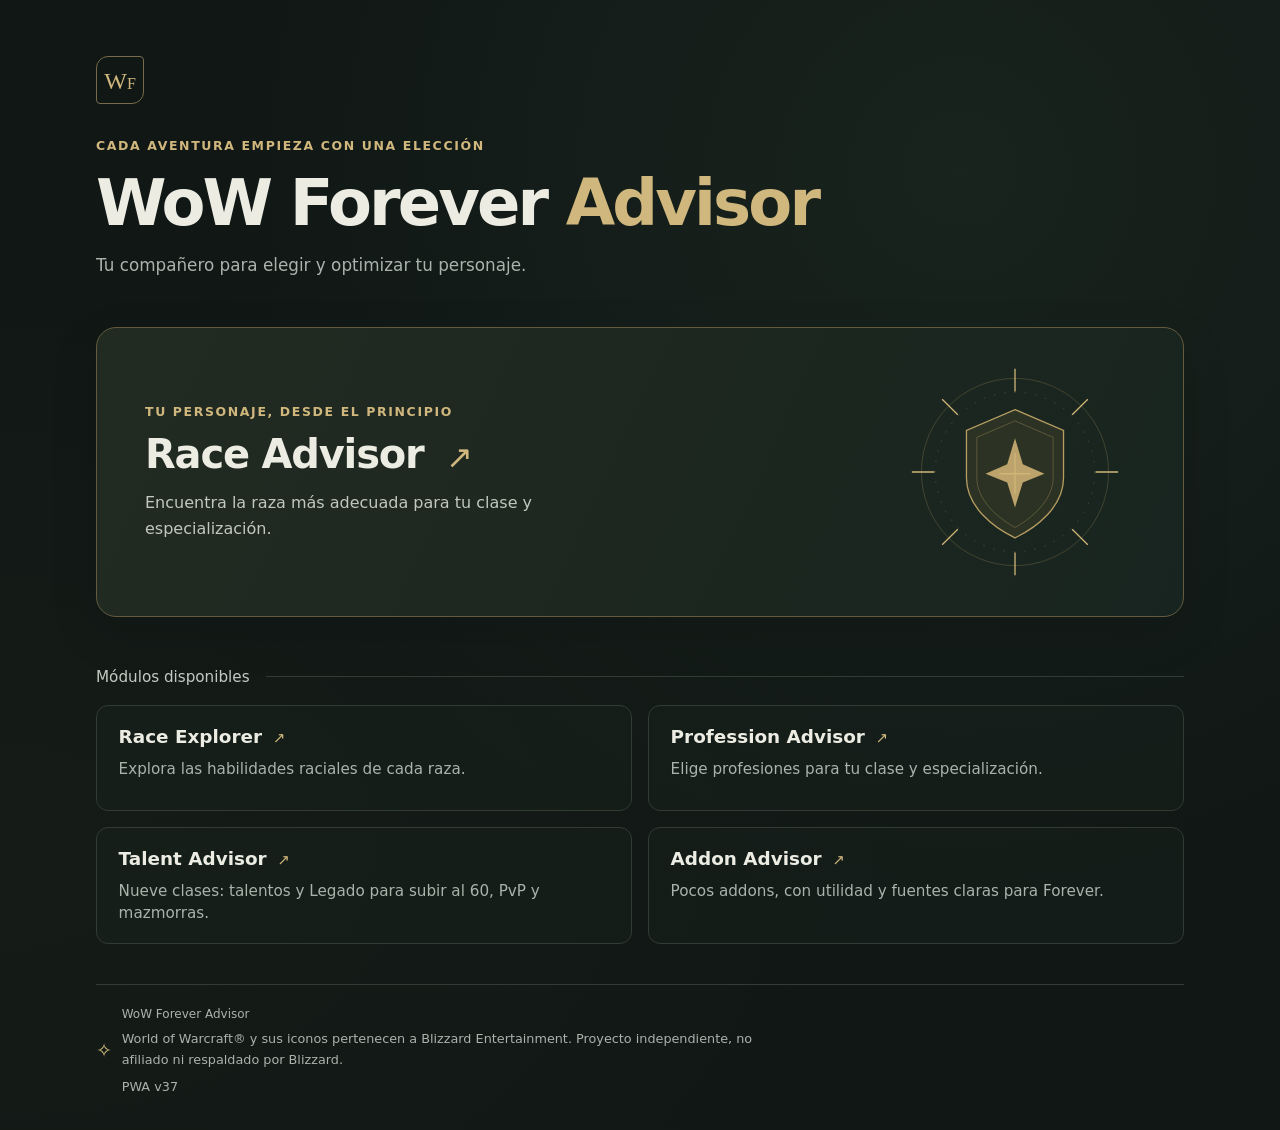
==== commit f43ac470: "Afinar fichas raciales: quitar aviso redundante y mostrar facultad principal" ====
--- a/index.html
+++ b/index.html
@@ -121,7 +121,6 @@
         <section id="advisor-result" aria-labelledby="result-race" hidden>
           <header class="race-result-intro">
             <p class="result-combination" id="result-combination"></p>
-            <p class="field-note">Orientación de beta para PvP masivo; sujeta a cambios.</p>
           </header>
           <div class="race-choices">
           <article id="primary-choice" class="result-card recommendation">
@@ -134,6 +133,7 @@
               </div>
             </a>
             <p id="alternative-empty" class="race-no-alternative" hidden></p>
+            <p class="race-card-ability primary-race-ability"><span>Habilidad racial</span><strong id="primary-ability-name"></strong></p>
             <div class="race-reason-block">
               <h3 id="primary-reason-label">Por qué se recomienda</h3>
               <p id="primary-key-reason" class="race-key-message"></p>
@@ -154,7 +154,7 @@
             </a>
             <div class="alternative-racial-summary">
               <p id="alternative-scope" class="alternative-scope"></p>
-              <p class="alternative-ability"><span>Habilidad racial</span><strong id="alternative-ability-name"></strong></p>
+              <p class="race-card-ability"><span>Habilidad racial</span><strong id="alternative-ability-name"></strong></p>
               <p id="alternative-use" class="original-text"></p>
             </div>
           </aside>
--- a/styles.css
+++ b/styles.css
@@ -399,8 +399,8 @@
 .race-result-intro { margin-block: 1.75rem 1rem; }
 .race-result-intro .result-combination { color: var(--text); font-weight: 600; }
 .race-result-intro .field-note { margin-top: 0.25rem; }
-.race-choices { display: grid; gap: 1rem; align-items: start; }
-.race-choices > .result-card { margin: 0; min-width: 0; padding: 1.35rem; }
+.race-choices { display: grid; gap: 1rem; align-items: stretch; }
+.race-choices > .result-card { margin: 0; min-width: 0; height: 100%; padding: 1.35rem; }
 #primary-choice { background: linear-gradient(135deg, #25352b, #19271f); border-color: #9c8657; }
 #primary-choice .recommendation-heading { margin-block: 0.9rem 1.1rem; }
 #primary-choice .recommendation-heading img { width: 4rem; height: 4rem; }
@@ -409,17 +409,17 @@
 .race-explanation { margin-top: 1rem; max-width: 66ch; color: #d1d9d1; line-height: 1.85; }
 #primary-choice #primary-reason-label { margin-top: 1.35rem; }
 .alternative-choice { background: #17231e; border-color: #526255; }
-.alternative-choice .eyebrow { color: #b9c7bc; }
+.alternative-choice .eyebrow { color: #d3ba83; }
 .alternative-choice .recommendation-heading { margin-block: 0.85rem; }
 .alternative-choice .recommendation-heading img { width: 2.5rem; height: 2.5rem; }
-.alternative-choice h3 { margin: 0; font-size: 1.3rem; line-height: 1.3; }
-.alternative-scope { color: #bdcdbf; font-size: 0.83rem; font-weight: 600; line-height: 1.45; margin-bottom: 0.4rem; }
+.alternative-choice h3 { margin: 0; font-size: clamp(1.2rem, 1.9vw, 1.45rem); line-height: 1.3; color: #e7dcc2; }
+.alternative-scope { color: #cbd6cb; font-size: 0.9rem; font-weight: 600; line-height: 1.55; margin: 0; }
 .alternative-choice #alternative-use { line-height: 1.65; }
 /* Ficha enfocada: los perfiles completos se consultan sin duplicarlos en Explorer. */
 .race-profile-navigation { margin-top: 1.1rem; }
 .race-profile-link { display: inline-block; color: var(--gold); line-height: 1.6; text-underline-offset: 0.22rem; }
 .race-profile-link:focus-visible { outline: 3px solid var(--gold); outline-offset: 3px; border-radius: 0.25rem; }
-#alternative-race-link { margin-top: 1rem; font-size: 0.9rem; }
+#alternative-race-link { margin-top: 0.25rem; font-size: inherit; }
 .race-sources { margin-top: 1.65rem; padding: 0.25rem 0; color: var(--muted); }
 .race-sources > h3 { margin-bottom: 0.6rem; color: var(--text); font-size: 1.05rem; }
 .race-sources h4 { margin: 1rem 0 0.35rem; color: var(--text); font-size: 0.95rem; }
@@ -537,10 +537,10 @@
   color: var(--gold);
   font-size: 0.9rem;
 }
-.race-key-message { font-size: 1.06rem; line-height: 1.55; font-weight: 600; color: #f4eedb; }
-.race-analysis { margin-top: 1.1rem; max-width: 61ch; line-height: 1.85; font-size: 0.98rem; color: #dae2d9; }
+.race-key-message { font-size: 1.08rem; line-height: 1.65; font-weight: 600; color: #f4eedb; }
+.race-analysis { margin-top: 1.1rem; max-width: 61ch; line-height: 1.8; font-size: 1rem; color: #dce5dc; }
 #alternative-profile .recommendation-heading { margin-bottom: 1.2rem; }
-#alternative-profile #alternative-use { margin-top: 0.8rem; line-height: 1.8; font-size: 0.98rem; }
+#alternative-profile #alternative-use { margin-top: 0.4rem; line-height: 1.75; font-size: 1rem; color: #dfe6dc; }
 .race-comparison {
   margin-top: 1.5rem;
   padding: clamp(1.2rem, 3vw, 1.85rem);
@@ -549,7 +549,7 @@
   background: #1a2820;
 }
 .race-comparison-header h3 { color: var(--gold); font-size: 1.25rem; line-height: 1.3; }
-.race-comparison-header p { margin-top: 0.5rem; color: var(--muted); font-size: 0.92rem; }
+.race-comparison-header p { margin-top: 0.6rem; color: #bfcec2; font-size: 0.96rem; line-height: 1.6; }
 .race-comparison-grid { display: grid; gap: 0.85rem; margin-top: 1.3rem; }
 .race-comparison-item {
   min-width: 0;
@@ -562,12 +562,12 @@
 .race-compare-label {
   margin-top: 0.95rem;
   margin-bottom: 0.3rem;
-  font-size: 0.8rem;
+  font-size: 0.87rem;
   font-weight: 700;
   letter-spacing: 0.025em;
   color: var(--gold);
 }
-.race-comparison-item p:not(.race-compare-label) { line-height: 1.65; color: #d9e0d5; font-size: 0.93rem; }
+.race-comparison-item p:not(.race-compare-label) { line-height: 1.75; color: #e0e7db; font-size: 0.97rem; }
 .racial-usage-lead { margin-top: 0.5rem; font-size: 1.14rem; font-weight: 550; line-height: 1.7; color: #f0e8d3; }
 .racial-ability { display: flex; flex-wrap: wrap; gap: 0.35rem 0.8rem; align-items: baseline; margin-top: 1.2rem; font-size: 0.92rem; }
 .racial-ability span { color: var(--muted); }
@@ -601,3 +601,31 @@
   font-size: 0.98rem;
   line-height: 1.75;
 }
+
+/* v37 · Legibilidad y ritmo comunes en las 54 fichas. */
+#primary-choice, #alternative-profile { display: flex; flex-direction: column; }
+#primary-choice .race-reason-block { margin-top: clamp(1.35rem, 2.4vw, 1.85rem); }
+#primary-choice .race-reason-block h3 { font-size: 0.94rem; letter-spacing: 0.008em; }
+#alternative-profile .recommendation-heading { margin-bottom: 0; }
+#alternative-profile .alternative-racial-summary {
+  display: grid;
+  align-content: start;
+  gap: 0.55rem;
+  margin-top: clamp(1.35rem, 2.5vw, 1.8rem);
+}
+.alternative-ability {
+  display: flex;
+  flex-wrap: wrap;
+  align-items: baseline;
+  gap: 0.25rem 0.65rem;
+  margin-top: 0.15rem;
+  font-size: 0.91rem;
+  line-height: 1.5;
+}
+.alternative-ability span { color: #b8c8bb; }
+.alternative-ability strong { color: #e5c88c; font-weight: 650; }
+.race-conclusion-paragraphs { display: grid; gap: 0.9rem; }
+.race-comparison-conclusion .race-conclusion-paragraphs p { margin: 0; }
+@media (max-width: 59.999rem) {
+  .race-choices > .result-card { height: auto; }
+}
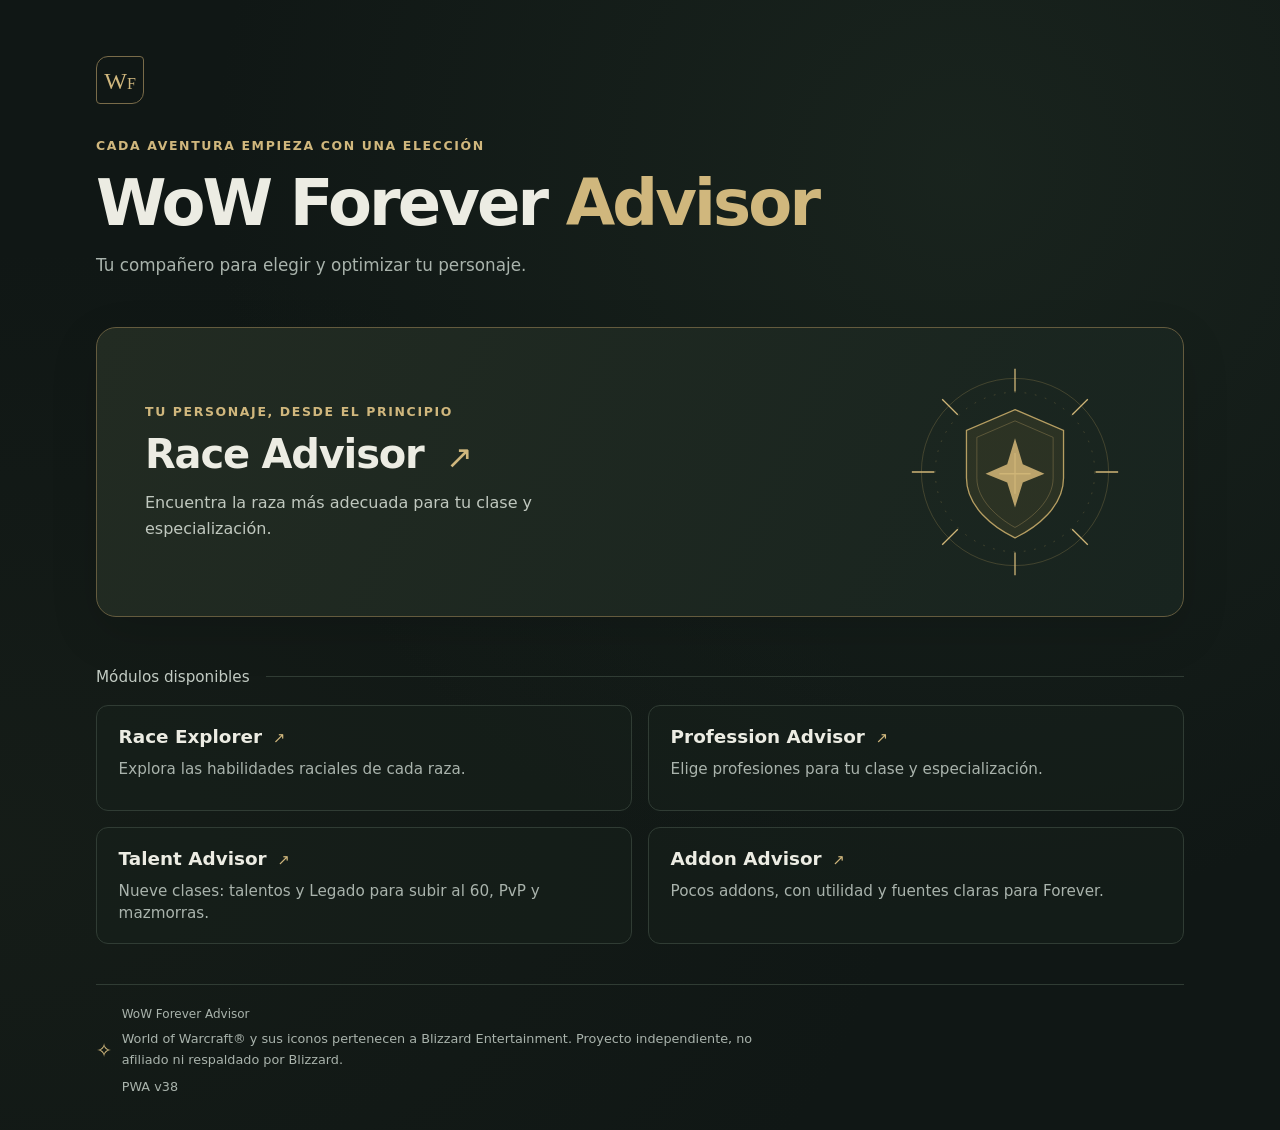
==== commit 51c16bcf: "Separar resumen y explicación de habilidad en la raza alternativa" ====
--- a/index.html
+++ b/index.html
@@ -155,7 +155,8 @@
             <div class="alternative-racial-summary">
               <p id="alternative-scope" class="alternative-scope"></p>
               <p class="race-card-ability"><span>Habilidad racial</span><strong id="alternative-ability-name"></strong></p>
-              <p id="alternative-use" class="original-text"></p>
+              <p id="alternative-use" class="race-alternative-summary"></p>
+              <p id="alternative-explanation" class="race-alternative-explanation"></p>
             </div>
           </aside>
           </div>
--- a/styles.css
+++ b/styles.css
@@ -467,7 +467,7 @@
 }
 @media (min-width: 60rem) {
   .race-choices:has(> .alternative-choice:not([hidden])) {
-    grid-template-columns: minmax(0, 2fr) minmax(0, 1fr);
+    grid-template-columns: minmax(0, 1.65fr) minmax(0, 1fr);
   }
 }
 @media (max-width: 40rem) {
@@ -613,17 +613,19 @@
   gap: 0.55rem;
   margin-top: clamp(1.35rem, 2.5vw, 1.8rem);
 }
-.alternative-ability {
+.race-card-ability {
   display: flex;
   flex-wrap: wrap;
   align-items: baseline;
   gap: 0.25rem 0.65rem;
   margin-top: 0.15rem;
-  font-size: 0.91rem;
-  line-height: 1.5;
-}
-.alternative-ability span { color: #b8c8bb; }
-.alternative-ability strong { color: #e5c88c; font-weight: 650; }
+  font-size: 0.94rem;
+  line-height: 1.6;
+}
+.race-card-ability span { color: #b8c8bb; }
+.race-card-ability strong { color: #e5c88c; font-weight: 650; }
+#primary-choice .primary-race-ability { margin-top: 0.8rem; }
+#primary-choice .race-reason-block { margin-top: clamp(1.2rem, 2vw, 1.55rem); }
 .race-conclusion-paragraphs { display: grid; gap: 0.9rem; }
 .race-comparison-conclusion .race-conclusion-paragraphs p { margin: 0; }
 @media (max-width: 59.999rem) {
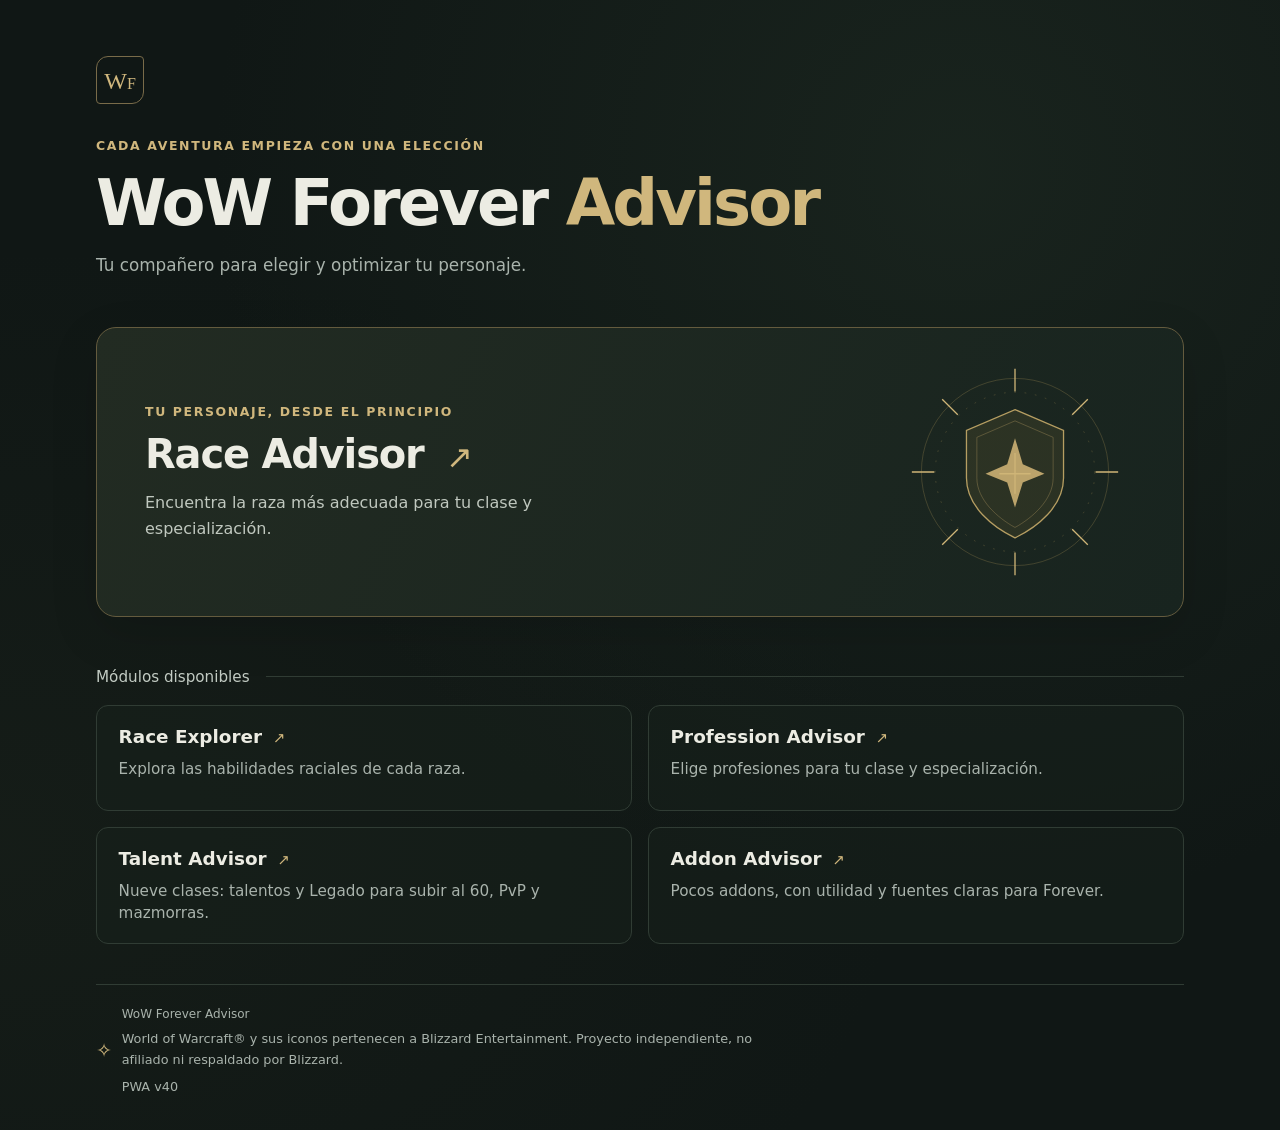
==== commit a4a127aa: "Crear evaluación individual, fuentes en desplegable y quitar rótulo de Cielonato" ====
--- a/index.html
+++ b/index.html
@@ -153,7 +153,6 @@
               </div>
             </a>
             <div class="alternative-racial-summary">
-              <p id="alternative-scope" class="alternative-scope"></p>
               <p class="race-card-ability"><span>Habilidad racial</span><strong id="alternative-ability-name"></strong></p>
               <p id="alternative-use" class="race-alternative-summary"></p>
               <p id="alternative-explanation" class="race-alternative-explanation"></p>
@@ -182,18 +181,39 @@
               <div id="race-comparison-conclusion-text" class="race-conclusion-paragraphs"></div>
             </div>
           </section>
+          <section id="race-single-evaluation" class="race-comparison" aria-labelledby="race-single-title" hidden>
+            <header class="race-comparison-header">
+              <h3 id="race-single-title">Evaluación de raza única</h3>
+              <p>Esta combinación no tiene otra raza jugable en su facción.</p>
+            </header>
+            <div class="race-comparison-grid race-single-grid">
+              <article class="race-comparison-item">
+                <h4 id="race-single-name"></h4>
+                <p class="race-compare-label">A favor</p><p id="race-single-pro"></p>
+                <p class="race-compare-label">A tener en cuenta</p><p id="race-single-con"></p>
+              </article>
+            </div>
+            <div class="race-comparison-conclusion">
+              <h4 id="race-single-conclusion-title">Conclusión</h4>
+              <p id="race-single-conclusion"></p>
+            </div>
+          </section>
           <aside id="race-addons" class="result-card addon-context" hidden></aside>
-          <section id="race-beta-updates" class="race-sources" aria-labelledby="race-sources-title" hidden>
+          <section id="race-beta-updates" class="race-sources result-card" aria-labelledby="race-sources-title" hidden>
             <h3 id="race-sources-title">Fuentes y cambios de beta</h3>
-            <p class="field-note">Notas oficiales del 15/10/2026. No sustituyen una comparación de razas al nivel 60.</p>
-            <h4 id="race-beta-recommended-label">Raza recomendada</h4>
-            <ul id="race-beta-recommended-list"></ul>
-            <div id="race-beta-alternative" hidden>
-              <h4 id="race-beta-alternative-label">Alternativa</h4>
-              <ul id="race-beta-alternative-list"></ul>
-            </div>
-            <p class="field-note"><a href="https://us.forums.blizzard.com/en/wow/t/wow-forever-beta-development-notes-%E2%80%93-updated-october-15/2360696/6" target="_blank" rel="noopener noreferrer">Fuente: notas de Blizzard</a></p>
-            <ul id="race-extra-sources" class="talent-sources"></ul>
+            <div id="race-beta-content" hidden>
+              <p class="field-note">Cambios oficiales de beta (15/10/2026), sujetos a revisión.</p>
+              <h4 id="race-beta-recommended-label">Raza recomendada</h4>
+              <ul id="race-beta-recommended-list"></ul>
+              <div id="race-beta-alternative" hidden>
+                <h4 id="race-beta-alternative-label">Alternativa</h4>
+                <ul id="race-beta-alternative-list"></ul>
+              </div>
+            </div>
+            <details id="race-official-sources" class="detail-disclosure" hidden>
+              <summary>Ver fuentes oficiales</summary>
+              <ul id="race-extra-sources" class="talent-sources"></ul>
+            </details>
           </section>
         </section>
       </section>
--- a/styles.css
+++ b/styles.css
@@ -631,3 +631,29 @@
 @media (max-width: 59.999rem) {
   .race-choices > .result-card { height: auto; }
 }
+
+/* Consistencia de las tarjetas: facultad → motivo → explicación. */
+#alternative-profile .alternative-racial-summary {
+  gap: 0;
+}
+#alternative-profile .race-card-ability {
+  margin: 0 0 1.2rem;
+}
+#alternative-profile #alternative-use {
+  margin: 0;
+  font-size: 1.06rem;
+  font-weight: 600;
+  line-height: 1.65;
+  color: #f4eedb;
+}
+#alternative-profile .race-alternative-explanation {
+  margin-top: 0.9rem;
+  max-width: 55ch;
+  font-size: 1rem;
+  font-weight: 400;
+  line-height: 1.8;
+  color: #dce5dc;
+}
+#alternative-profile .alternative-scope:not([hidden]) {
+  margin-bottom: 0.6rem;
+}
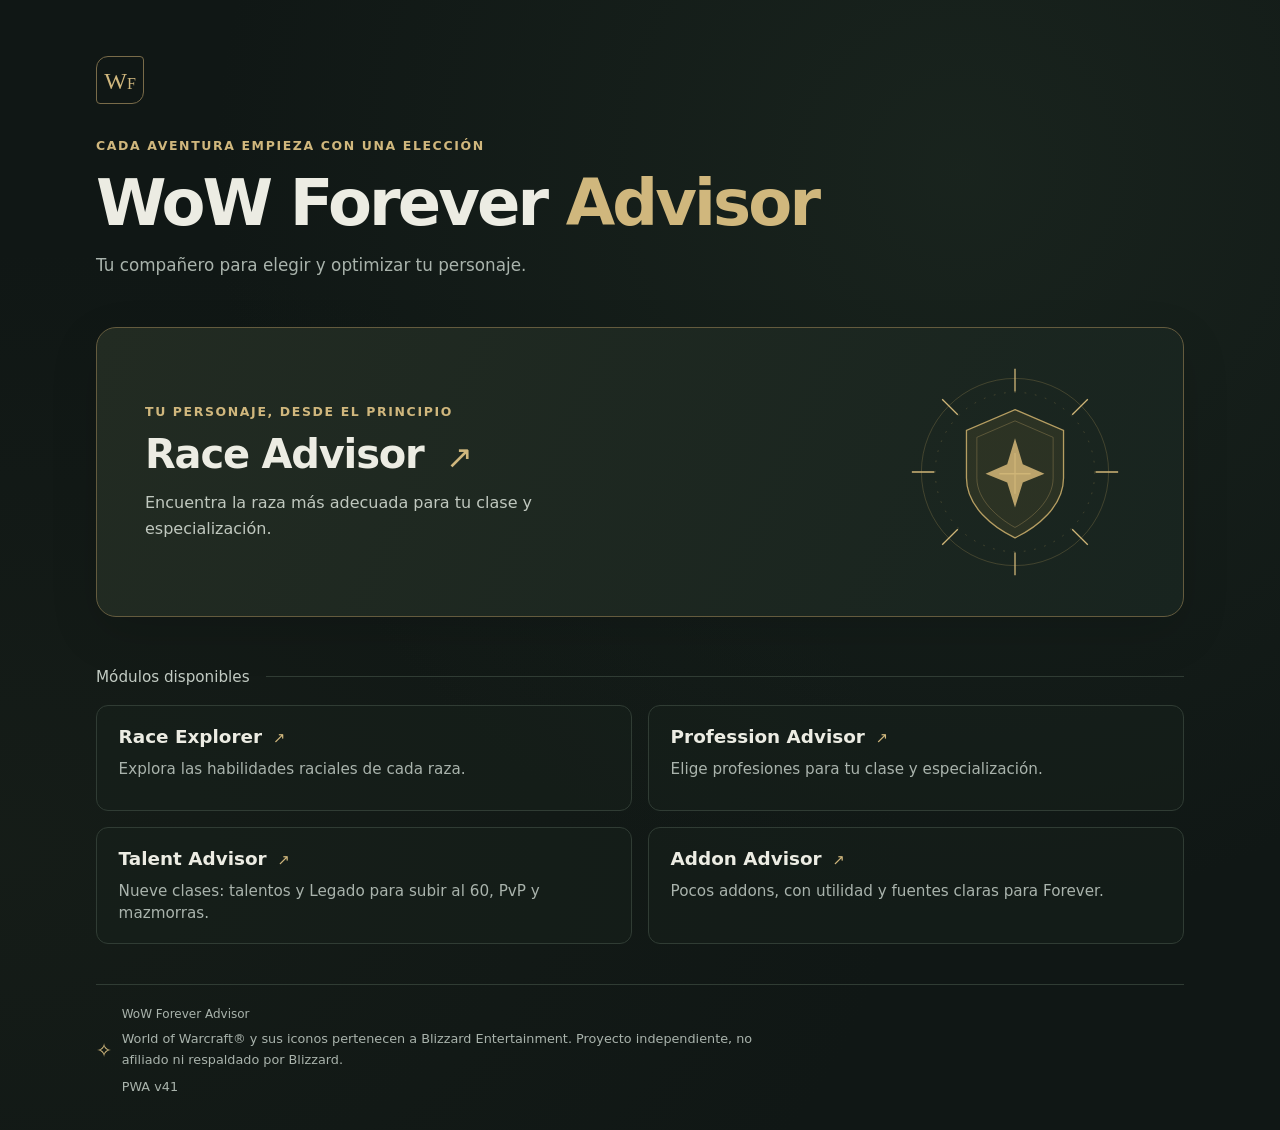
==== commit d7639d3c: "Clarificar objetivos, Legado común y fuentes históricas de Talent Advisor" ====
--- a/index.html
+++ b/index.html
@@ -380,7 +380,7 @@
         <a class="back-link" id="talent-back-home" href="#inicio">← Volver al inicio</a>
         <header class="selector-intro">
           <h1 id="talent-title" tabindex="-1">Talent Advisor</h1>
-          <p class="subtitle">Elige tu clase, especialización y objetivo para explorar los talentos y ventajas de Legado.</p>
+          <p class="subtitle">Explora talentos a estudiar y ventajas de Legado según clase, especialización y objetivo. No son builds probadas al nivel 60.</p>
                   </header>
 
         <div id="talent-selector" class="selector-card" aria-busy="true">
@@ -411,7 +411,7 @@
         <section id="talent-result" aria-labelledby="talent-result-title" hidden>
           <p id="talent-advice-warning" class="source-note"></p>
           <article class="result-card recommendation">
-            <p class="eyebrow">Asesor de talentos · Beta</p>
+            <p class="eyebrow">Talent Advisor · Orientación provisional</p>
             <div class="recommendation-heading">
               <img id="talent-spec-icon" alt="" width="44" height="44" hidden>
               <h2 id="talent-result-title"></h2>
@@ -419,7 +419,7 @@
             <p id="talent-build-info" class="result-combination"></p>
             <p id="talent-overview" class="talent-overview"></p>
             <h3>Talentos de clase a estudiar</h3>
-            <p class="field-note">Sin orden de compra ni puntos asignados.</p>
+            <p id="talent-priorities-note" class="field-note talent-priorities-note"></p>
             <ul id="talent-priorities" class="talent-list"></ul>
             <h3>Por qué considerar estos talentos</h3>
             <p id="talent-reason" class="original-text"></p>
@@ -428,7 +428,8 @@
           </article>
 
           <article class="result-card">
-            <h3>Legado para este objetivo</h3>
+            <h3 id="talent-legacy-heading">Legado para este objetivo</h3>
+            <p class="field-note talent-legacy-note">Legado es común a las nueve clases; sus ventajas cambian con el objetivo seleccionado.</p>
             <p id="talent-legacy-intro"></p>
             <ul id="talent-legacy-perks" class="talent-list"></ul>
             <h3>Requisitos y advertencias</h3>
@@ -446,19 +447,23 @@
 
           <aside id="talent-addons" class="result-card addon-context" hidden></aside>
 
-          <details class="result-card detail-disclosure">
-            <summary>Versión, documentación y fuentes</summary>
-            <p id="talent-version" class="original-text"></p>
-            <p id="talent-source-note" class="field-note"></p>
-            <ul id="talent-sources" class="talent-sources"></ul>
+          <section id="talent-evidence-card" class="result-card talent-evidence-card" aria-labelledby="talent-evidence-title">
+            <h3 id="talent-evidence-title">Fuentes y vigencia</h3>
+            <p id="talent-version" class="field-note"></p>
+            <details id="talent-source-panel" class="detail-disclosure">
+              <summary>Ver fuentes y referencias</summary>
+              <p id="talent-source-note" class="field-note"></p>
+              <ul id="talent-sources" class="talent-sources"></ul>
+            </details>
             <details id="talent-original-detail" class="detail-disclosure">
-              <summary>Consultar textos editoriales originales</summary>
-              <h3>Advertencia editorial de origen</h3>
+              <summary>Consultar textos originales de la beta</summary>
+              <p class="field-note">Archivos editoriales históricos del 22/10/2026; sus previsiones no sustituyen los anuncios posteriores.</p>
+              <h4>Advertencia editorial de origen</h4>
               <p id="talent-original-notice" class="original-text"></p>
-              <h3>Limitación de origen</h3>
+              <h4>Limitación de origen</h4>
               <p id="talent-original-limitation" class="original-text"></p>
             </details>
-          </details>
+          </section>
         </section>
       </section>
 
--- a/styles.css
+++ b/styles.css
@@ -413,7 +413,6 @@
 .alternative-choice .recommendation-heading { margin-block: 0.85rem; }
 .alternative-choice .recommendation-heading img { width: 2.5rem; height: 2.5rem; }
 .alternative-choice h3 { margin: 0; font-size: clamp(1.2rem, 1.9vw, 1.45rem); line-height: 1.3; color: #e7dcc2; }
-.alternative-scope { color: #cbd6cb; font-size: 0.9rem; font-weight: 600; line-height: 1.55; margin: 0; }
 .alternative-choice #alternative-use { line-height: 1.65; }
 /* Ficha enfocada: los perfiles completos se consultan sin duplicarlos en Explorer. */
 .race-profile-navigation { margin-top: 1.1rem; }
@@ -458,8 +457,18 @@
 .eyebrow { font-size: 0.78rem; }
 .attribution { font-size: 0.8rem; }
 #pwa-version { margin-top: 0.45rem; }
-#race-addons { background: none; border: 0; border-radius: 0; padding: 1.25rem 0 0; }
-#race-addons h3 { font-size: 0.95rem; color: #c6d1c7; }
+#race-addons {
+  margin-top: 1.35rem;
+  padding: clamp(1.15rem, 2.5vw, 1.6rem);
+  border: 1px solid #45584a;
+  border-radius: 0.8rem;
+  background: #18251e;
+}
+#race-addons h3 { margin: 0 0 0.9rem; font-size: 1.02rem; color: #e0e7db; }
+#race-addons p { line-height: 1.7; }
+#race-addons p.field-note { margin-block: 0.6rem; font-size: 0.86rem; color: #b0c0b4; }
+#race-addons a { display: inline-block; margin-top: 0.35rem; }
+#race-addons a:focus-visible { outline: 3px solid var(--gold); outline-offset: 3px; border-radius: 0.2rem; }
 #advisor-result { scroll-margin-top: 1.25rem; }
 /* F02: evitar una columna de comparación demasiado estrecha en tablet. */
 @media (min-width: 48rem) {
@@ -654,6 +663,43 @@
   line-height: 1.8;
   color: #dce5dc;
 }
-#alternative-profile .alternative-scope:not([hidden]) {
-  margin-bottom: 0.6rem;
-}
+
+/* v41 · Jerarquía homogénea sin nuevas cajas de igual protagonismo. */
+#race-single-evaluation .race-single-grid { grid-template-columns: minmax(0, 1fr); }
+#race-single-evaluation .race-comparison-item { max-width: 82ch; }
+#race-single-evaluation .race-comparison-conclusion { margin-top: 1.3rem; }
+#race-beta-updates {
+  margin-top: 1.35rem;
+  padding: clamp(1.15rem, 2.5vw, 1.6rem);
+  border: 1px solid #45584a;
+  border-radius: 0.8rem;
+  background: #17231e;
+  color: #d1ddd2;
+}
+#race-beta-updates > h3 {
+  margin: 0 0 0.75rem;
+  color: #e2e8dd;
+  font-size: 1.05rem;
+}
+#race-beta-content .field-note { margin-top: 0.35rem; color: #b7c5b8; }
+#race-beta-content h4 { margin-top: 0.95rem; }
+#race-official-sources {
+  margin-top: 0.85rem;
+  border-top: 1px solid #3c5041;
+  padding-top: 0.8rem;
+}
+#race-official-sources > summary {
+  cursor: pointer;
+  color: #e4c987;
+  font-size: 0.94rem;
+  font-weight: 600;
+}
+#race-official-sources summary:focus-visible {
+  outline: 3px solid var(--gold);
+  outline-offset: 3px;
+  border-radius: 0.2rem;
+}
+#race-official-sources .talent-sources {
+  margin-top: 0.8rem;
+  line-height: 1.7;
+}
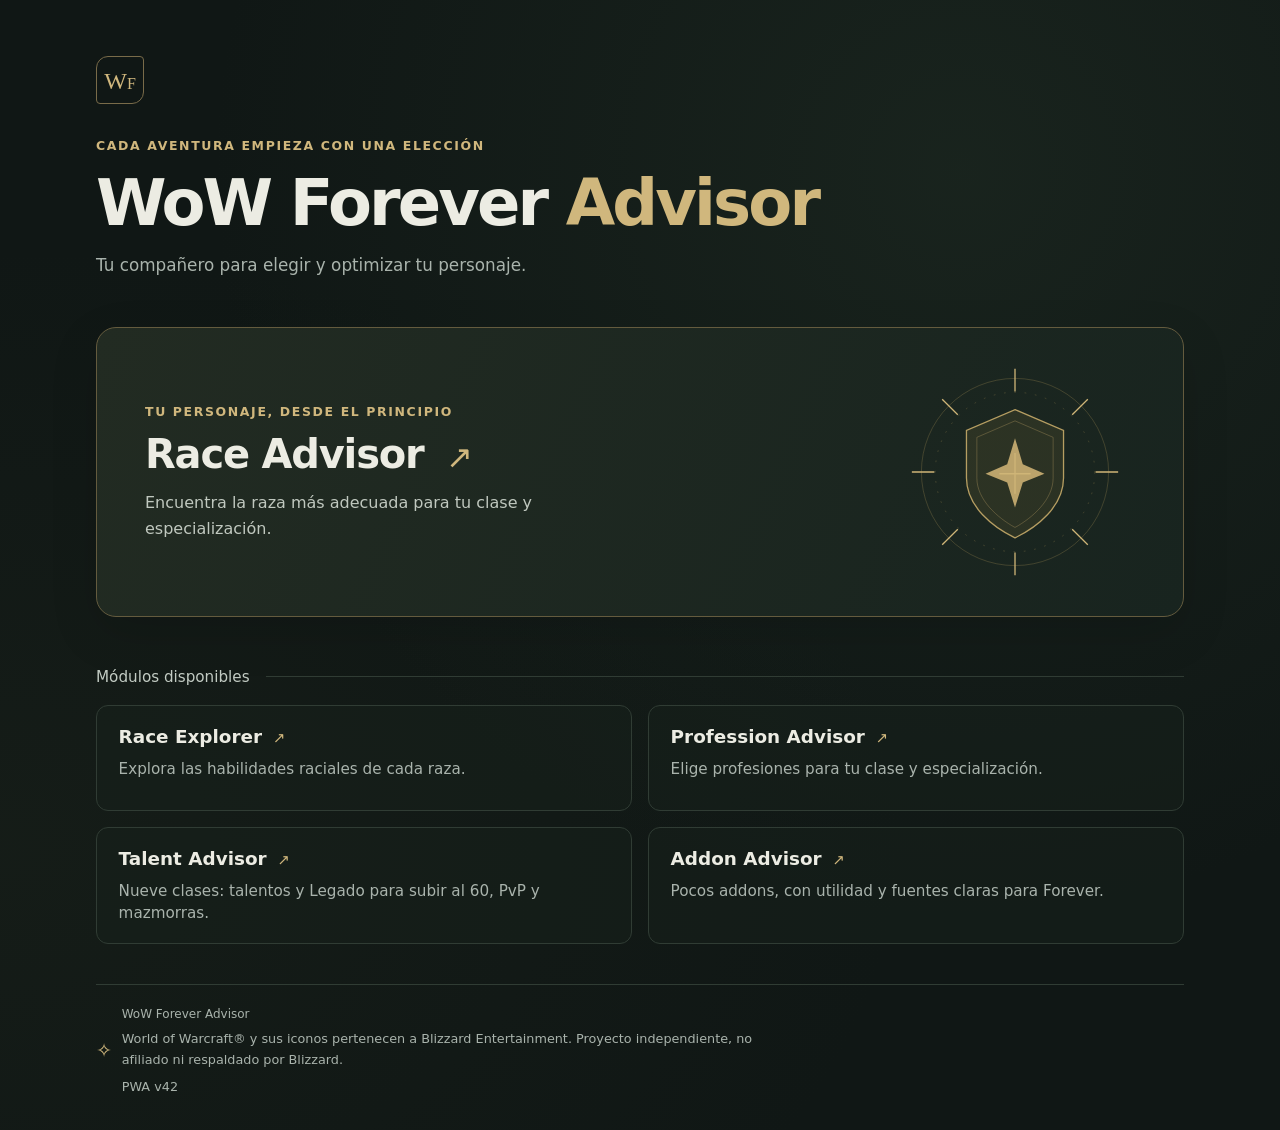
==== commit 14ddec2c: "feat(race): wire v43 scripts and offline cache" ====
--- a/index.html
+++ b/index.html
@@ -13,6 +13,7 @@
     <script src="./icons/icon-map.js" defer></script>
     <script src="./addon-advisor.js" defer></script>
     <script src="./version.js" defer></script>
+    <script src="./race-v43-content.js" defer></script>
     <script src="./app.js" defer></script>
   </head>
   <body>
--- a/styles.css
+++ b/styles.css
@@ -703,3 +703,47 @@
   margin-top: 0.8rem;
   line-height: 1.7;
 }
+
+/* v42 · Talent Advisor: evidencia visible, fuentes plegables y Legado transversal. */
+#talent-result .talent-priorities-note {
+  margin-top: 0.5rem;
+  max-width: 80ch;
+  color: #bfcec2;
+  font-size: 0.92rem;
+  line-height: 1.65;
+}
+#talent-result #talent-priorities { margin-top: 0.8rem; line-height: 1.75; }
+#talent-result .talent-legacy-note {
+  margin-block: 0 1rem;
+  max-width: 75ch;
+  line-height: 1.65;
+}
+#talent-result #talent-addons { border-color: #45584a; background: #18251e; }
+#talent-result .talent-evidence-card {
+  border-color: #45584a;
+  background: #17231e;
+}
+#talent-result .talent-evidence-card > h3 {
+  margin: 0 0 0.8rem;
+  color: #e2e8dd;
+}
+#talent-result .talent-evidence-card > .field-note {
+  margin: 0 0 0.9rem;
+  color: #b7c5b8;
+  line-height: 1.7;
+}
+#talent-result .talent-evidence-card > details {
+  margin-top: 0.7rem;
+  padding-top: 0.6rem;
+  border-top: 1px solid #3c5041;
+}
+#talent-result .talent-evidence-card h4 {
+  margin-top: 1rem;
+  font-size: 0.95rem;
+}
+#talent-result .talent-evidence-card summary { color: #e4c987; }
+#talent-result .talent-evidence-card summary:focus-visible {
+  outline: 3px solid var(--gold);
+  outline-offset: 3px;
+  border-radius: 0.2rem;
+}
